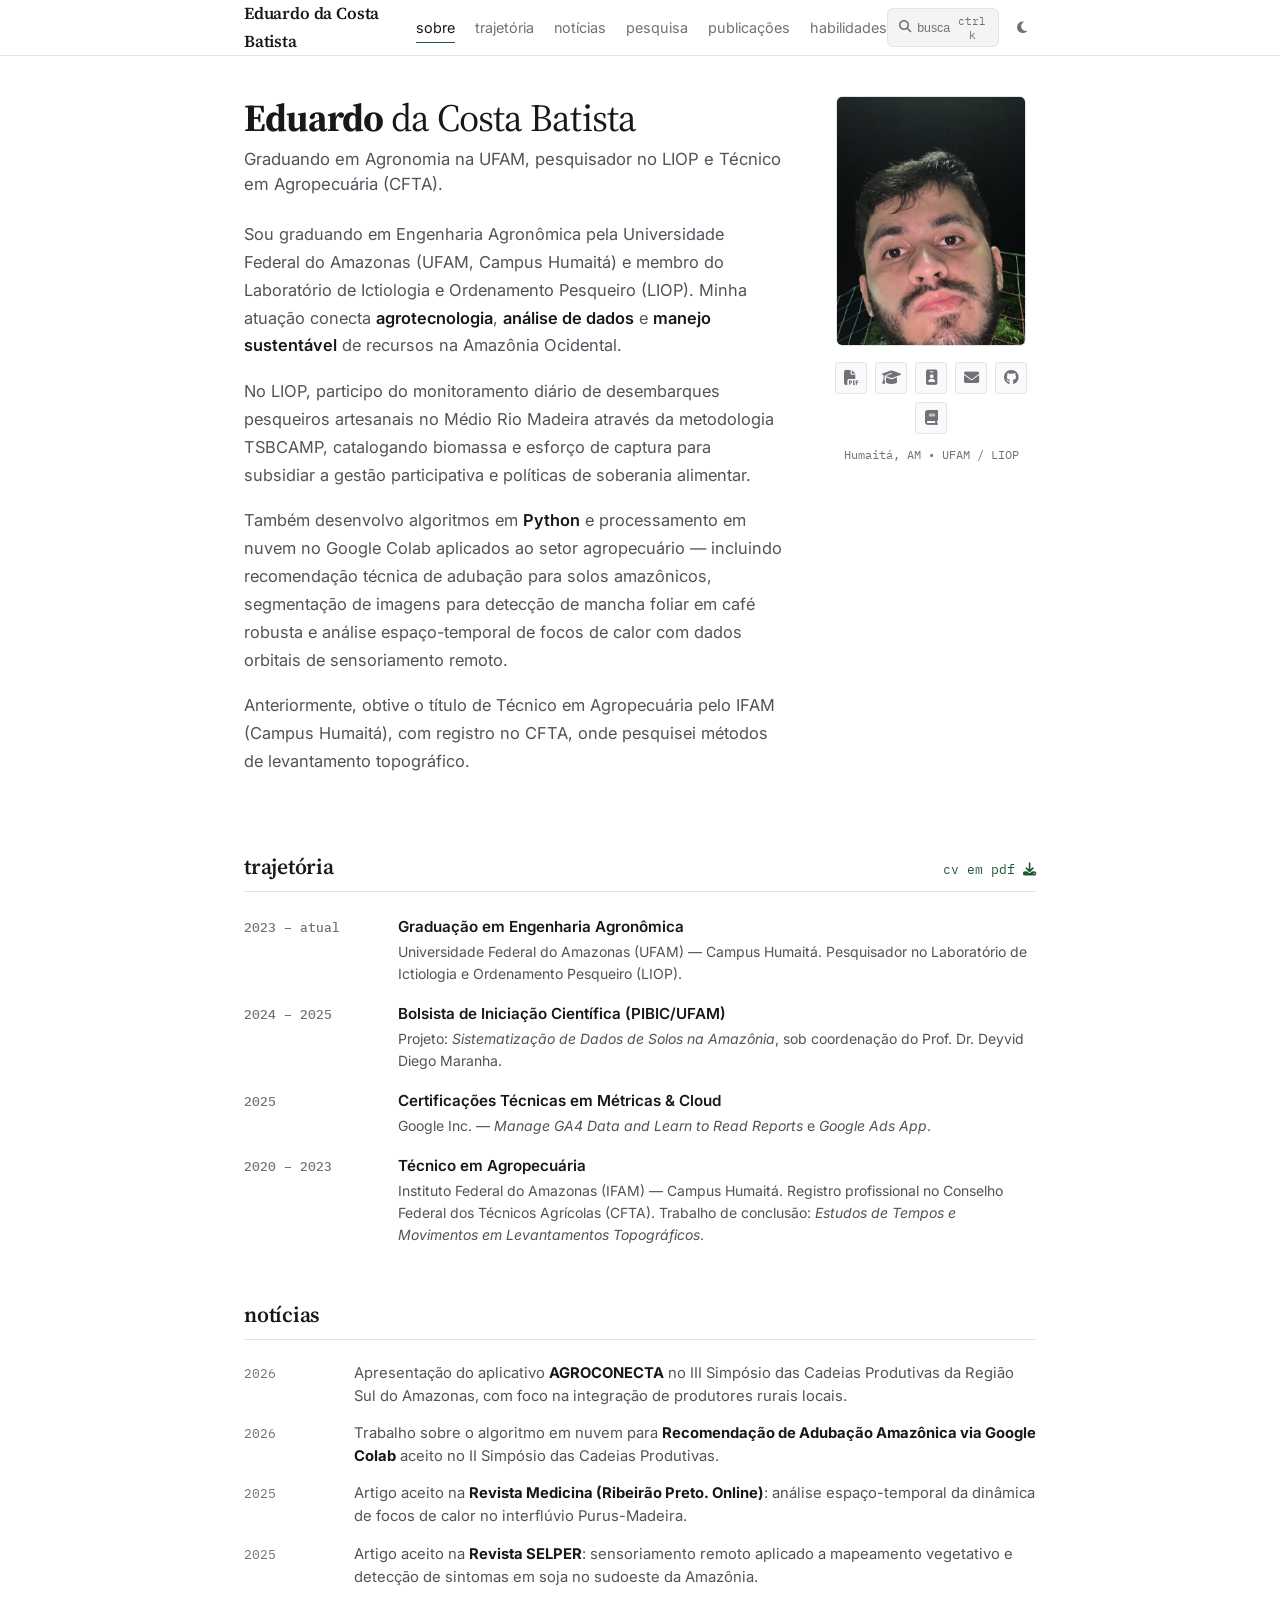
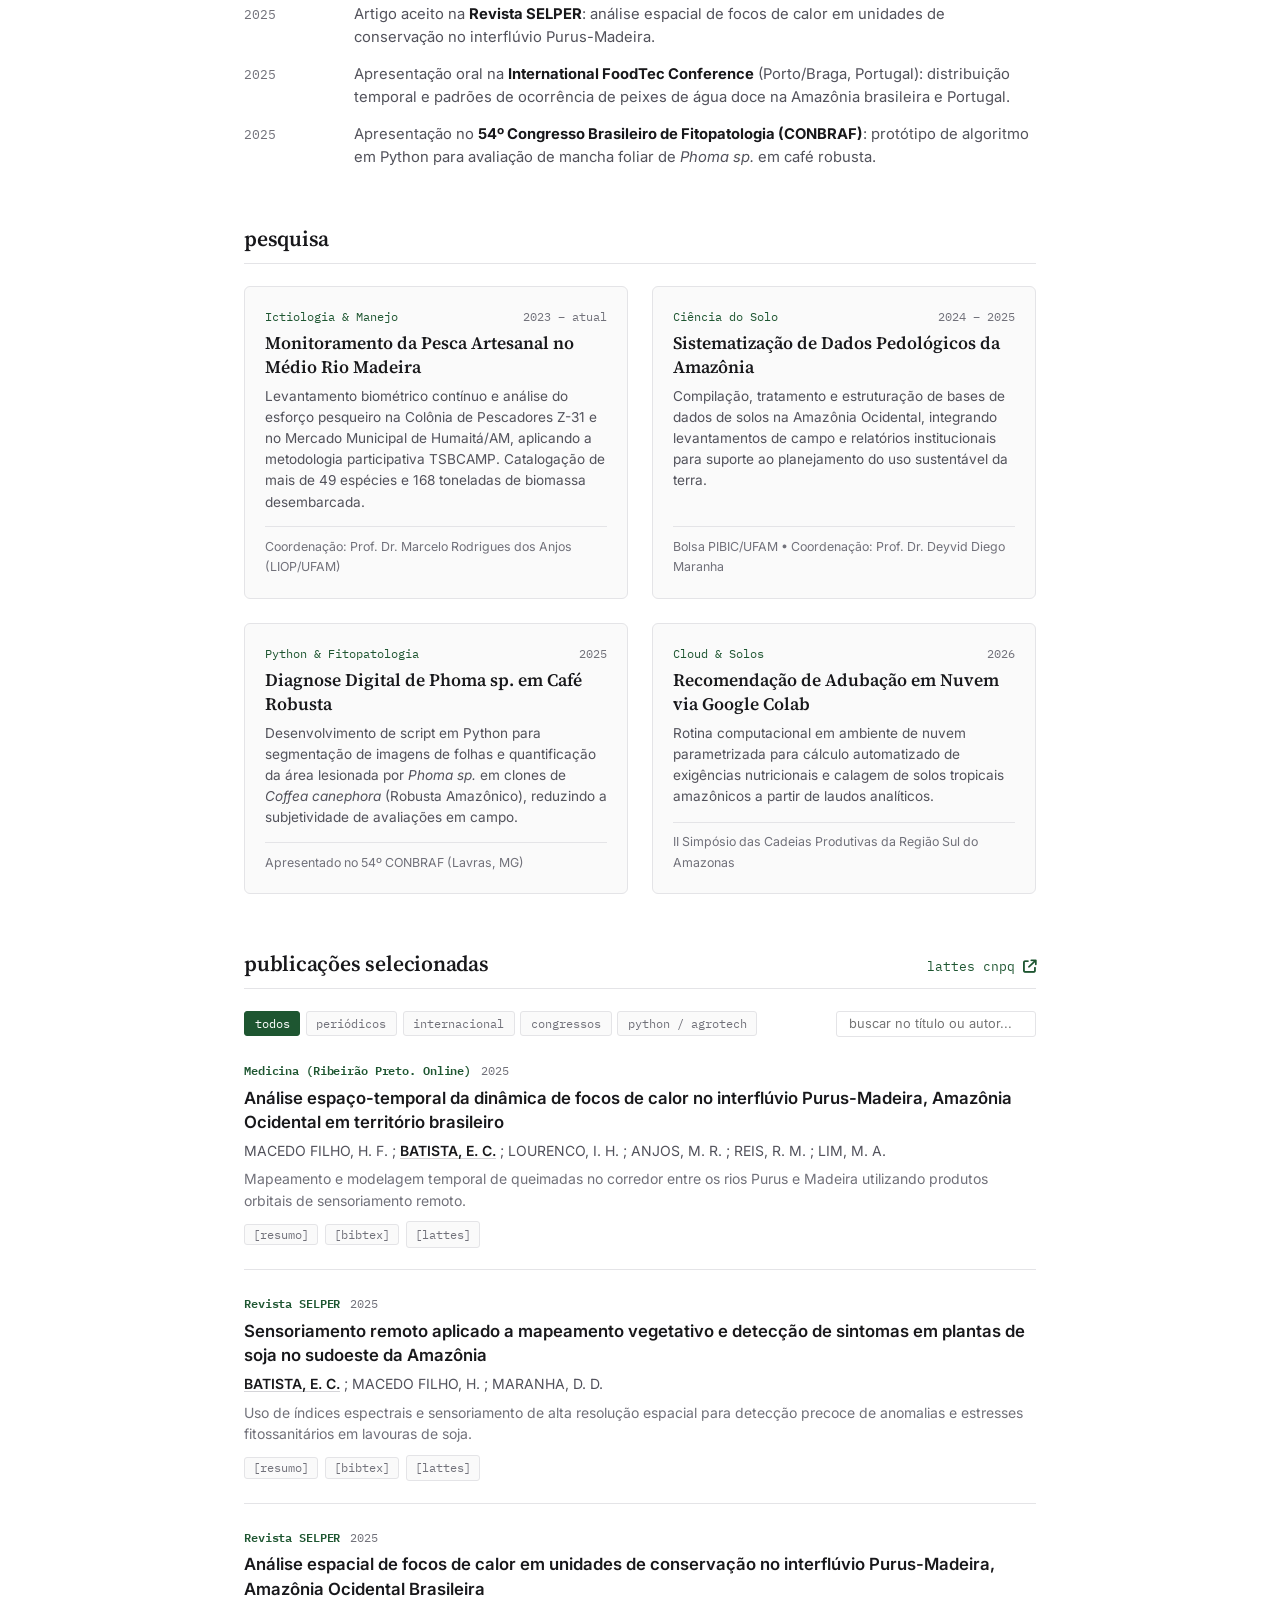
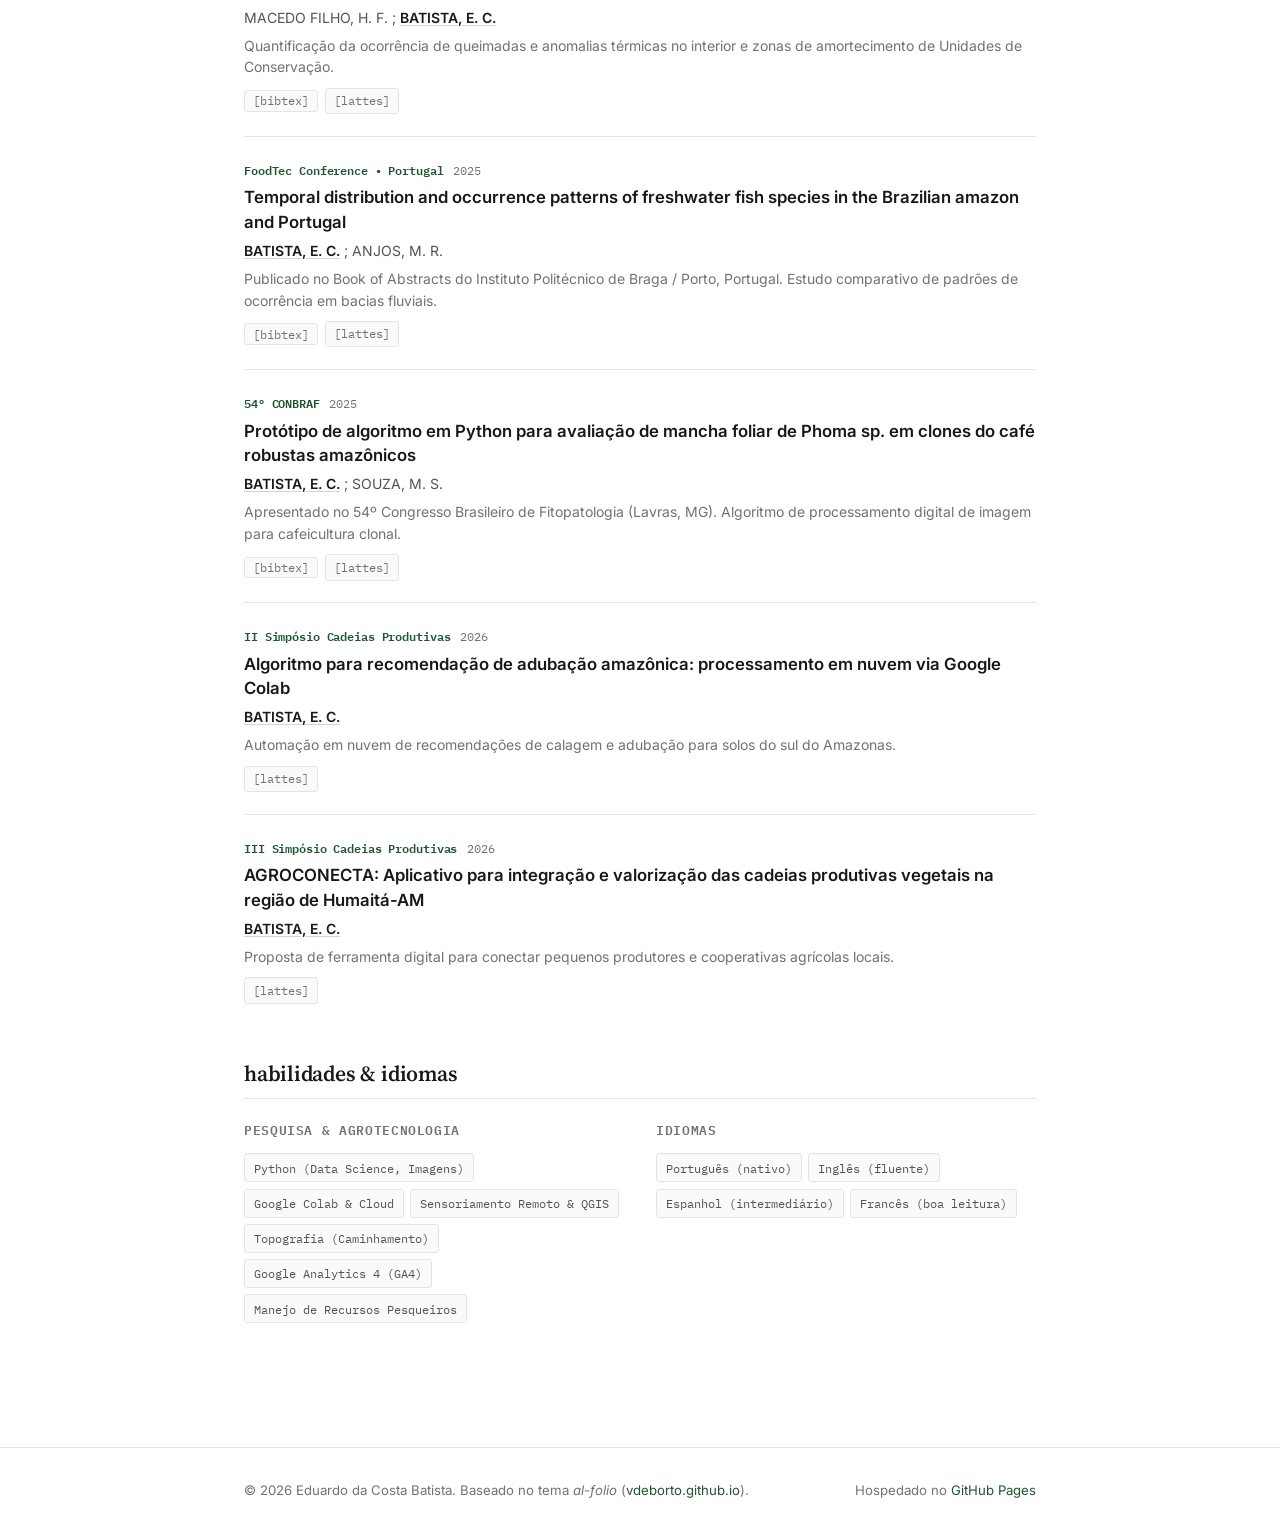
==== index.html @ 62024978 "Add files via upload" ====
<!DOCTYPE html>
<html lang="pt-BR">
<head>
  <meta charset="utf-8">
  <meta name="viewport" content="width=device-width, initial-scale=1, shrink-to-fit=no">
  <meta http-equiv="X-UA-Compatible" content="IE=edge">
  
  <title>Eduardo da Costa Batista</title>
  <meta name="author" content="Eduardo da Costa Batista">
  <meta name="description" content="Página pessoal e acadêmica de Eduardo da Costa Batista. Pesquisador no LIOP/UFAM em agrotecnologia, sensoriamento remoto e monitoramento pesqueiro no Médio Rio Madeira.">
  <meta name="keywords" content="Eduardo da Costa Batista, UFAM, LIOP, agrotecnologia, sensoriamento remoto, pesca artesanal, médio rio madeira, amazonia, python, google colab, IFAM, CFTA">
  
  <link rel="icon" type="image/svg+xml" href="assets/img/favicon.svg">
  
  <!-- Typography: Source Serif 4, Inter, IBM Plex Mono -->
  <link rel="preconnect" href="https://fonts.googleapis.com">
  <link rel="preconnect" href="https://fonts.gstatic.com" crossorigin>
  <link href="https://fonts.googleapis.com/css2?family=IBM+Plex+Mono:ital,wght@0,400;0,500;0,600;1,400&family=Inter:wght@400;500;600&family=Source+Serif+4:ital,opsz,wght@0,8..60,400;0,8..60,600;0,8..60,700;1,8..60,400&display=swap" rel="stylesheet">
  
  <link rel="stylesheet" href="https://cdnjs.cloudflare.com/ajax/libs/font-awesome/6.5.1/css/all.min.css" crossorigin="anonymous">
  <link rel="stylesheet" href="assets/css/style.css">

  <!-- Schema.org JSON-LD -->
  <script type="application/ld+json">
  {
    "@context": "https://schema.org",
    "@type": "Person",
    "name": "Eduardo da Costa Batista",
    "alternateName": "BATISTA, E. C.",
    "url": "https://lattes.cnpq.br/7737132952831886",
    "jobTitle": "Pesquisador no LIOP e Graduando em Agronomia",
    "worksFor": {
      "@type": "Organization",
      "name": "Universidade Federal do Amazonas (UFAM)"
    },
    "sameAs": [
      "http://lattes.cnpq.br/7737132952831886",
      "https://orcid.org/0009-0006-4989-0894"
    ]
  }
  </script>
</head>
<body>

  <div id="reading-progress"></div>

  <!-- Navbar -->
  <header class="navbar" id="navbar">
    <div class="container nav-container">
      <a href="#about" class="nav-brand">
        Eduardo da Costa Batista
      </a>

      <nav>
        <ul class="nav-menu" id="nav-menu">
          <li><a href="#about" class="nav-link active">sobre</a></li>
          <li><a href="#cv" class="nav-link">trajetória</a></li>
          <li><a href="#news" class="nav-link">notícias</a></li>
          <li><a href="#projects" class="nav-link">pesquisa</a></li>
          <li><a href="#publications" class="nav-link">publicações</a></li>
          <li><a href="#skills" class="nav-link">habilidades</a></li>
        </ul>
      </nav>

      <div class="nav-actions">
        <button class="search-pill" id="search-toggle-btn" type="button" title="Busca rápida">
          <i class="fa-solid fa-magnifying-glass"></i>
          <span>busca</span>
          <kbd>ctrl k</kbd>
        </button>

        <button class="icon-btn" id="theme-toggle-btn" type="button" title="Mudar tema" aria-label="Mudar tema">
          <i class="fa-solid fa-moon" id="theme-icon"></i>
        </button>

        <button class="icon-btn mobile-menu-btn" id="mobile-nav-toggle" type="button" aria-label="Abrir menu">
          <i class="fa-solid fa-bars"></i>
        </button>
      </div>
    </div>
  </header>

  <!-- Main Content -->
  <main class="main-content">
    <div class="container">

      <!-- ====================================================================
           ABOUT / PROFILE (NATURAL & AUTHENTIC TONE)
           ==================================================================== -->
      <section class="profile-section" id="about">
        <div class="profile-layout">
          
          <!-- Narrative -->
          <div>
            <h1 class="page-title">
              <span class="font-bold">Eduardo</span> da Costa Batista
            </h1>

            <p class="profile-subtitle">
              Graduando em Agronomia na UFAM, pesquisador no LIOP e Técnico em Agropecuária (CFTA).
            </p>

            <p class="bio-lead">
              Sou graduando em Engenharia Agronômica pela Universidade Federal do Amazonas (UFAM, Campus Humaitá) e membro do Laboratório de Ictiologia e Ordenamento Pesqueiro (LIOP). Minha atuação conecta <strong>agrotecnologia</strong>, <strong>análise de dados</strong> e <strong>manejo sustentável</strong> de recursos na Amazônia Ocidental.
            </p>

            <p class="bio-lead">
              No LIOP, participo do monitoramento diário de desembarques pesqueiros artesanais no Médio Rio Madeira através da metodologia TSBCAMP, catalogando biomassa e esforço de captura para subsidiar a gestão participativa e políticas de soberania alimentar.
            </p>

            <p class="bio-lead">
              Também desenvolvo algoritmos em <strong>Python</strong> e processamento em nuvem no Google Colab aplicados ao setor agropecuário — incluindo recomendação técnica de adubação para solos amazônicos, segmentação de imagens para detecção de mancha foliar em café robusta e análise espaço-temporal de focos de calor com dados orbitais de sensoriamento remoto.
            </p>

            <p class="bio-lead">
              Anteriormente, obtive o título de Técnico em Agropecuária pelo IFAM (Campus Humaitá), com registro no CFTA, onde pesquisei métodos de levantamento topográfico.
            </p>
          </div>

          <!-- Profile Sidebar -->
          <aside class="profile-sidebar">
            <div class="profile-photo-frame">
              <img src="assets/img/eduardo-avatar.jpg" alt="Eduardo da Costa Batista" class="profile-photo" width="190" height="250">
            </div>

            <div class="profile-links-row">
              <a href="assets/pdf/curriculo-lattes.pdf" target="_blank" class="profile-link-icon" title="Currículo em PDF" aria-label="PDF CV">
                <i class="fa-solid fa-file-pdf"></i>
              </a>
              <a href="http://lattes.cnpq.br/7737132952831886" target="_blank" rel="noopener noreferrer" class="profile-link-icon" title="Currículo Lattes" aria-label="Lattes">
                <i class="fa-solid fa-graduation-cap"></i>
              </a>
              <a href="https://orcid.org/0009-0006-4989-0894" target="_blank" rel="noopener noreferrer" class="profile-link-icon" title="ORCID" aria-label="ORCID">
                <i class="fa-solid fa-id-badge"></i>
              </a>
              <a href="mailto:contato.eduardobatista@gmail.com" class="profile-link-icon" title="E-mail" aria-label="Email">
                <i class="fa-solid fa-envelope"></i>
              </a>
              <a href="https://github.com" target="_blank" rel="noopener noreferrer" class="profile-link-icon" title="GitHub" aria-label="GitHub">
                <i class="fa-brands fa-github"></i>
              </a>
              <a href="https://scholar.google.com" target="_blank" rel="noopener noreferrer" class="profile-link-icon" title="Google Acadêmico" aria-label="Google Scholar">
                <i class="fa-solid fa-book"></i>
              </a>
            </div>

            <div class="profile-caption">
              Humaitá, AM • UFAM / LIOP
            </div>
          </aside>

        </div>
      </section>

      <!-- ====================================================================
           SHORT CV / TRAJETÓRIA
           ==================================================================== -->
      <section class="section" id="cv">
        <div class="section-head">
          <h2 class="section-title">trajetória</h2>
          <a href="assets/pdf/curriculo-lattes.pdf" target="_blank" class="section-link">cv em pdf <i class="fa-solid fa-download"></i></a>
        </div>

        <div class="cv-table">
          <div class="cv-row">
            <div class="cv-year">2023 – atual</div>
            <div>
              <div class="cv-info-title">Graduação em Engenharia Agronômica</div>
              <div class="cv-info-desc">Universidade Federal do Amazonas (UFAM) — Campus Humaitá. Pesquisador no Laboratório de Ictiologia e Ordenamento Pesqueiro (LIOP).</div>
            </div>
          </div>

          <div class="cv-row">
            <div class="cv-year">2024 – 2025</div>
            <div>
              <div class="cv-info-title">Bolsista de Iniciação Científica (PIBIC/UFAM)</div>
              <div class="cv-info-desc">Projeto: <em>Sistematização de Dados de Solos na Amazônia</em>, sob coordenação do Prof. Dr. Deyvid Diego Maranha.</div>
            </div>
          </div>

          <div class="cv-row">
            <div class="cv-year">2025</div>
            <div>
              <div class="cv-info-title">Certificações Técnicas em Métricas & Cloud</div>
              <div class="cv-info-desc">Google Inc. — <em>Manage GA4 Data and Learn to Read Reports</em> e <em>Google Ads App</em>.</div>
            </div>
          </div>

          <div class="cv-row">
            <div class="cv-year">2020 – 2023</div>
            <div>
              <div class="cv-info-title">Técnico em Agropecuária</div>
              <div class="cv-info-desc">Instituto Federal do Amazonas (IFAM) — Campus Humaitá. Registro profissional no Conselho Federal dos Técnicos Agrícolas (CFTA). Trabalho de conclusão: <em>Estudos de Tempos e Movimentos em Levantamentos Topográficos</em>.</div>
            </div>
          </div>
        </div>
      </section>

      <!-- ====================================================================
           NEWS / NOTÍCIAS
           ==================================================================== -->
      <section class="section" id="news">
        <div class="section-head">
          <h2 class="section-title">notícias</h2>
        </div>

        <div class="news-list">
          <div class="news-item">
            <div class="news-date">2026</div>
            <div class="news-text">
              Apresentação do aplicativo <strong>AGROCONECTA</strong> no III Simpósio das Cadeias Produtivas da Região Sul do Amazonas, com foco na integração de produtores rurais locais.
            </div>
          </div>

          <div class="news-item">
            <div class="news-date">2026</div>
            <div class="news-text">
              Trabalho sobre o algoritmo em nuvem para <strong>Recomendação de Adubação Amazônica via Google Colab</strong> aceito no II Simpósio das Cadeias Produtivas.
            </div>
          </div>

          <div class="news-item">
            <div class="news-date">2025</div>
            <div class="news-text">
              Artigo aceito na <strong>Revista Medicina (Ribeirão Preto. Online)</strong>: análise espaço-temporal da dinâmica de focos de calor no interflúvio Purus-Madeira.
            </div>
          </div>

          <div class="news-item">
            <div class="news-date">2025</div>
            <div class="news-text">
              Artigo aceito na <strong>Revista SELPER</strong>: sensoriamento remoto aplicado a mapeamento vegetativo e detecção de sintomas em soja no sudoeste da Amazônia.
            </div>
          </div>

          <div class="news-item">
            <div class="news-date">2025</div>
            <div class="news-text">
              Artigo aceito na <strong>Revista SELPER</strong>: análise espacial de focos de calor em unidades de conservação no interflúvio Purus-Madeira.
            </div>
          </div>

          <div class="news-item">
            <div class="news-date">2025</div>
            <div class="news-text">
              Apresentação oral na <strong>International FoodTec Conference</strong> (Porto/Braga, Portugal): distribuição temporal e padrões de ocorrência de peixes de água doce na Amazônia brasileira e Portugal.
            </div>
          </div>

          <div class="news-item">
            <div class="news-date">2025</div>
            <div class="news-text">
              Apresentação no <strong>54º Congresso Brasileiro de Fitopatologia (CONBRAF)</strong>: protótipo de algoritmo em Python para avaliação de mancha foliar de <em>Phoma sp.</em> em café robusta.
            </div>
          </div>
        </div>
      </section>

      <!-- ====================================================================
           RESEARCH PROJECTS / PESQUISA
           ==================================================================== -->
      <section class="section" id="projects">
        <div class="section-head">
          <h2 class="section-title">pesquisa</h2>
        </div>

        <div class="projects-list">
          <div class="project-block">
            <div>
              <div class="project-head-row">
                <span class="project-tag">Ictiologia & Manejo</span>
                <span class="project-period">2023 – atual</span>
              </div>
              <h3 class="project-name">Monitoramento da Pesca Artesanal no Médio Rio Madeira</h3>
              <p class="project-desc">
                Levantamento biométrico contínuo e análise do esforço pesqueiro na Colônia de Pescadores Z-31 e no Mercado Municipal de Humaitá/AM, aplicando a metodologia participativa TSBCAMP. Catalogação de mais de 49 espécies e 168 toneladas de biomassa desembarcada.
              </p>
            </div>
            <div class="project-footer">
              Coordenação: Prof. Dr. Marcelo Rodrigues dos Anjos (LIOP/UFAM)
            </div>
          </div>

          <div class="project-block">
            <div>
              <div class="project-head-row">
                <span class="project-tag">Ciência do Solo</span>
                <span class="project-period">2024 – 2025</span>
              </div>
              <h3 class="project-name">Sistematização de Dados Pedológicos da Amazônia</h3>
              <p class="project-desc">
                Compilação, tratamento e estruturação de bases de dados de solos na Amazônia Ocidental, integrando levantamentos de campo e relatórios institucionais para suporte ao planejamento do uso sustentável da terra.
              </p>
            </div>
            <div class="project-footer">
              Bolsa PIBIC/UFAM • Coordenação: Prof. Dr. Deyvid Diego Maranha
            </div>
          </div>

          <div class="project-block">
            <div>
              <div class="project-head-row">
                <span class="project-tag">Python & Fitopatologia</span>
                <span class="project-period">2025</span>
              </div>
              <h3 class="project-name">Diagnose Digital de Phoma sp. em Café Robusta</h3>
              <p class="project-desc">
                Desenvolvimento de script em Python para segmentação de imagens de folhas e quantificação da área lesionada por <em>Phoma sp.</em> em clones de <em>Coffea canephora</em> (Robusta Amazônico), reduzindo a subjetividade de avaliações em campo.
              </p>
            </div>
            <div class="project-footer">
              Apresentado no 54º CONBRAF (Lavras, MG)
            </div>
          </div>

          <div class="project-block">
            <div>
              <div class="project-head-row">
                <span class="project-tag">Cloud & Solos</span>
                <span class="project-period">2026</span>
              </div>
              <h3 class="project-name">Recomendação de Adubação em Nuvem via Google Colab</h3>
              <p class="project-desc">
                Rotina computacional em ambiente de nuvem parametrizada para cálculo automatizado de exigências nutricionais e calagem de solos tropicais amazônicos a partir de laudos analíticos.
              </p>
            </div>
            <div class="project-footer">
              II Simpósio das Cadeias Produtivas da Região Sul do Amazonas
            </div>
          </div>
        </div>
      </section>

      <!-- ====================================================================
           SELECTED PUBLICATIONS
           ==================================================================== -->
      <section class="section" id="publications">
        <div class="section-head">
          <h2 class="section-title">publicações selecionadas</h2>
          <a href="http://lattes.cnpq.br/7737132952831886" target="_blank" class="section-link">lattes cnpq <i class="fa-solid fa-arrow-up-right-from-square"></i></a>
        </div>

        <div class="pub-toolbar">
          <div class="pub-filter-group">
            <button class="pub-filter-btn active" data-filter="all">todos</button>
            <button class="pub-filter-btn" data-filter="journal">periódicos</button>
            <button class="pub-filter-btn" data-filter="international">internacional</button>
            <button class="pub-filter-btn" data-filter="conference">congressos</button>
            <button class="pub-filter-btn" data-filter="python">python / agrotech</button>
          </div>

          <input type="text" id="pub-search" class="pub-search-input" placeholder="buscar no título ou autor...">
        </div>

        <div class="publications-container" id="pub-list">
          
          <!-- Paper 1 -->
          <article class="paper-item" data-category="journal" data-tags="sensoriamento calor">
            <div class="paper-venue-line">
              <span class="paper-venue-badge">Medicina (Ribeirão Preto. Online)</span>
              <span class="paper-year">2025</span>
            </div>
            <h3 class="paper-title">Análise espaço-temporal da dinâmica de focos de calor no interflúvio Purus-Madeira, Amazônia Ocidental em território brasileiro</h3>
            <p class="paper-authors">MACEDO FILHO, H. F. ; <strong>BATISTA, E. C.</strong> ; LOURENCO, I. H. ; ANJOS, M. R. ; REIS, R. M. ; LIM, M. A.</p>
            <p class="paper-summary">Mapeamento e modelagem temporal de queimadas no corredor entre os rios Purus e Madeira utilizando produtos orbitais de sensoriamento remoto.</p>
            <div class="paper-actions">
              <button class="paper-action-link" data-toggle-drawer="abs-1">[resumo]</button>
              <button class="paper-action-link" data-toggle-drawer="bib-1">[bibtex]</button>
              <a href="http://lattes.cnpq.br/7737132952831886" target="_blank" class="paper-action-link">[lattes]</a>
            </div>
            <div class="paper-drawer" id="abs-1">
              Avaliação sistemática de anomalias térmicas e dispersão de queimadas em áreas críticas de transição ambiental no sul do Amazonas para suporte ao ordenamento territorial.
            </div>
            <div class="paper-drawer" id="bib-1">
              <pre class="bibtex-code" id="code-bib-1">@article{macedofilho2025focos,
  title={An{\'a}lise espa{\c{c}}o-temporal da din{\^a}mica de focos de calor no interfl{\'u}vio Purus-Madeira, Amaz{\^o}nia Ocidental em territ{\'o}rio brasileiro},
  author={Macedo Filho, H. F. and Batista, E. C. and Louren{\c{c}}o, I. H. and Anjos, M. R. and Reis, R. M. and Lim, M. A.},
  journal={Medicina (Ribeir{\~a}o Preto. Online)},
  year={2025}
}</pre>
              <button class="paper-action-link" style="margin-top:0.4rem;" data-copy-target="code-bib-1">copiar bibtex</button>
            </div>
          </article>

          <!-- Paper 2 -->
          <article class="paper-item" data-category="journal python" data-tags="sensoriamento soja fitopatologias">
            <div class="paper-venue-line">
              <span class="paper-venue-badge">Revista SELPER</span>
              <span class="paper-year">2025</span>
            </div>
            <h3 class="paper-title">Sensoriamento remoto aplicado a mapeamento vegetativo e detecção de sintomas em plantas de soja no sudoeste da Amazônia</h3>
            <p class="paper-authors"><strong>BATISTA, E. C.</strong> ; MACEDO FILHO, H. ; MARANHA, D. D.</p>
            <p class="paper-summary">Uso de índices espectrais e sensoriamento de alta resolução espacial para detecção precoce de anomalias e estresses fitossanitários em lavouras de soja.</p>
            <div class="paper-actions">
              <button class="paper-action-link" data-toggle-drawer="abs-2">[resumo]</button>
              <button class="paper-action-link" data-toggle-drawer="bib-2">[bibtex]</button>
              <a href="http://lattes.cnpq.br/7737132952831886" target="_blank" class="paper-action-link">[lattes]</a>
            </div>
            <div class="paper-drawer" id="abs-2">
              Investigação de variações no vigor fotossintético e manifestações sintomáticas foliares na cultura da soja no sudoeste amazônico a partir de dados multiespectrais.
            </div>
            <div class="paper-drawer" id="bib-2">
              <pre class="bibtex-code" id="code-bib-2">@article{batista2025soja,
  title={Sensoriamento remoto aplicado a mapeamento vegetativo e detec{\c{c}}{\~a}o de sintomas em plantas de soja no sudoeste da Amaz{\^o}nia},
  author={Batista, E. C. and Macedo Filho, H. and Maranha, D. D.},
  journal={Revista de la Sociedad Latinoamericana de Percepci{\'o}n Remota y Sistemas de Informaci{\'o}n Espacial (SELPER)},
  year={2025}
}</pre>
              <button class="paper-action-link" style="margin-top:0.4rem;" data-copy-target="code-bib-2">copiar bibtex</button>
            </div>
          </article>

          <!-- Paper 3 -->
          <article class="paper-item" data-category="journal" data-tags="sensoriamento ucs conservacao">
            <div class="paper-venue-line">
              <span class="paper-venue-badge">Revista SELPER</span>
              <span class="paper-year">2025</span>
            </div>
            <h3 class="paper-title">Análise espacial de focos de calor em unidades de conservação no interflúvio Purus-Madeira, Amazônia Ocidental Brasileira</h3>
            <p class="paper-authors">MACEDO FILHO, H. F. ; <strong>BATISTA, E. C.</strong></p>
            <p class="paper-summary">Quantificação da ocorrência de queimadas e anomalias térmicas no interior e zonas de amortecimento de Unidades de Conservação.</p>
            <div class="paper-actions">
              <button class="paper-action-link" data-toggle-drawer="bib-3">[bibtex]</button>
              <a href="http://lattes.cnpq.br/7737132952831886" target="_blank" class="paper-action-link">[lattes]</a>
            </div>
            <div class="paper-drawer" id="bib-3">
              <pre class="bibtex-code" id="code-bib-3">@article{macedofilho2025ucs,
  title={An{\'a}lise espacial de focos de calor em unidades de conserva{\c{c}}{\~a}o no interfl{\'u}vio Purus-Madeira},
  author={Macedo Filho, H. F. and Batista, E. C.},
  journal={Revista SELPER},
  year={2025}
}</pre>
              <button class="paper-action-link" style="margin-top:0.4rem;" data-copy-target="code-bib-3">copiar bibtex</button>
            </div>
          </article>

          <!-- Paper 4 -->
          <article class="paper-item" data-category="international conference" data-tags="peixes portugal internacional">
            <div class="paper-venue-line">
              <span class="paper-venue-badge">FoodTec Conference • Portugal</span>
              <span class="paper-year">2025</span>
            </div>
            <h3 class="paper-title">Temporal distribution and occurrence patterns of freshwater fish species in the Brazilian amazon and Portugal</h3>
            <p class="paper-authors"><strong>BATISTA, E. C.</strong> ; ANJOS, M. R.</p>
            <p class="paper-summary">Publicado no Book of Abstracts do Instituto Politécnico de Braga / Porto, Portugal. Estudo comparativo de padrões de ocorrência em bacias fluviais.</p>
            <div class="paper-actions">
              <button class="paper-action-link" data-toggle-drawer="bib-4">[bibtex]</button>
              <a href="http://lattes.cnpq.br/7737132952831886" target="_blank" class="paper-action-link">[lattes]</a>
            </div>
            <div class="paper-drawer" id="bib-4">
              <pre class="bibtex-code" id="code-bib-4">@inproceedings{batista2025freshwater,
  title={Temporal distribution and occurrence patterns of freshwater fish species in the Brazilian amazon and Portugal},
  author={Batista, E. C. and Anjos, M. R.},
  booktitle={International FoodTec Conference},
  address={Porto/Braga, Portugal},
  year={2025}
}</pre>
              <button class="paper-action-link" style="margin-top:0.4rem;" data-copy-target="code-bib-4">copiar bibtex</button>
            </div>
          </article>

          <!-- Paper 5 -->
          <article class="paper-item" data-category="conference python" data-tags="python cafe conbraf">
            <div class="paper-venue-line">
              <span class="paper-venue-badge">54º CONBRAF</span>
              <span class="paper-year">2025</span>
            </div>
            <h3 class="paper-title">Protótipo de algoritmo em Python para avaliação de mancha foliar de Phoma sp. em clones do café robustas amazônicos</h3>
            <p class="paper-authors"><strong>BATISTA, E. C.</strong> ; SOUZA, M. S.</p>
            <p class="paper-summary">Apresentado no 54º Congresso Brasileiro de Fitopatologia (Lavras, MG). Algoritmo de processamento digital de imagem para cafeicultura clonal.</p>
            <div class="paper-actions">
              <button class="paper-action-link" data-toggle-drawer="bib-5">[bibtex]</button>
              <a href="http://lattes.cnpq.br/7737132952831886" target="_blank" class="paper-action-link">[lattes]</a>
            </div>
            <div class="paper-drawer" id="bib-5">
              <pre class="bibtex-code" id="code-bib-5">@inproceedings{batista2025conbraf,
  title={Prot{\'o}tipo de algoritmo em Python para avalia{\c{c}}{\~a}o de mancha foliar de Phoma sp. em clones do caf{\'e} robustas amaz{\^o}nicos},
  author={Batista, E. C. and Souza, M. S.},
  booktitle={Anais do 54{\textordmasculine} Congresso Brasileiro de Fitopatologia},
  year={2025}
}</pre>
              <button class="paper-action-link" style="margin-top:0.4rem;" data-copy-target="code-bib-5">copiar bibtex</button>
            </div>
          </article>

          <!-- Paper 6 -->
          <article class="paper-item" data-category="conference python" data-tags="google colab solos fertilidade">
            <div class="paper-venue-line">
              <span class="paper-venue-badge">II Simpósio Cadeias Produtivas</span>
              <span class="paper-year">2026</span>
            </div>
            <h3 class="paper-title">Algoritmo para recomendação de adubação amazônica: processamento em nuvem via Google Colab</h3>
            <p class="paper-authors"><strong>BATISTA, E. C.</strong></p>
            <p class="paper-summary">Automação em nuvem de recomendações de calagem e adubação para solos do sul do Amazonas.</p>
            <div class="paper-actions">
              <a href="http://lattes.cnpq.br/7737132952831886" target="_blank" class="paper-action-link">[lattes]</a>
            </div>
          </article>

          <!-- Paper 7 -->
          <article class="paper-item" data-category="conference python" data-tags="app agroconecta cadeias">
            <div class="paper-venue-line">
              <span class="paper-venue-badge">III Simpósio Cadeias Produtivas</span>
              <span class="paper-year">2026</span>
            </div>
            <h3 class="paper-title">AGROCONECTA: Aplicativo para integração e valorização das cadeias produtivas vegetais na região de Humaitá-AM</h3>
            <p class="paper-authors"><strong>BATISTA, E. C.</strong></p>
            <p class="paper-summary">Proposta de ferramenta digital para conectar pequenos produtores e cooperativas agrícolas locais.</p>
            <div class="paper-actions">
              <a href="http://lattes.cnpq.br/7737132952831886" target="_blank" class="paper-action-link">[lattes]</a>
            </div>
          </article>

        </div>
      </section>

      <!-- ====================================================================
           SKILLS & LANGUAGES
           ==================================================================== -->
      <section class="section" id="skills">
        <div class="section-head">
          <h2 class="section-title">habilidades & idiomas</h2>
        </div>

        <div class="skills-columns">
          <div>
            <div class="skill-group-title">pesquisa & agrotecnologia</div>
            <div class="skill-pills">
              <span class="skill-pill">Python (Data Science, Imagens)</span>
              <span class="skill-pill">Google Colab & Cloud</span>
              <span class="skill-pill">Sensoriamento Remoto & QGIS</span>
              <span class="skill-pill">Topografia (Caminhamento)</span>
              <span class="skill-pill">Google Analytics 4 (GA4)</span>
              <span class="skill-pill">Manejo de Recursos Pesqueiros</span>
            </div>
          </div>

          <div>
            <div class="skill-group-title">idiomas</div>
            <div class="skill-pills">
              <span class="skill-pill">Português (nativo)</span>
              <span class="skill-pill">Inglês (fluente)</span>
              <span class="skill-pill">Espanhol (intermediário)</span>
              <span class="skill-pill">Francês (boa leitura)</span>
            </div>
          </div>
        </div>
      </section>

    </div>
  </main>

  <!-- Footer -->
  <footer class="footer">
    <div class="container footer-content">
      <div>
        &copy; 2026 Eduardo da Costa Batista. Baseado no tema <em>al-folio</em> (<a href="https://vdeborto.github.io/" target="_blank" rel="noopener noreferrer">vdeborto.github.io</a>).
      </div>
      <div>
        Hospedado no <a href="https://pages.github.com" target="_blank" rel="noopener noreferrer">GitHub Pages</a>
      </div>
    </div>
  </footer>

  <!-- Command Palette Modal (Ctrl+K) -->
  <div class="cmd-overlay" id="cmd-backdrop" role="dialog" aria-modal="true" aria-label="Busca rápida">
    <div class="cmd-box">
      <div class="cmd-input-bar">
        <i class="fa-solid fa-magnifying-glass" style="color: var(--text-muted); font-size: 0.9rem;"></i>
        <input type="text" id="cmd-search-input" class="cmd-input-field" placeholder="Buscar publicação, projeto ou seção..." autocomplete="off">
        <button id="cmd-close-btn" class="icon-btn" style="border: none;" aria-label="Fechar">
          <i class="fa-solid fa-xmark"></i>
        </button>
      </div>

      <ul class="cmd-items-list" id="cmd-results-list">
        <!-- Injected via search.js -->
      </ul>

      <div class="cmd-foot">
        <span>Navegação: <kbd>↑</kbd> <kbd>↓</kbd> &bull; <kbd>Enter</kbd> para selecionar</span>
        <span><kbd>Esc</kbd> fechar</span>
      </div>
    </div>
  </div>

  <!-- Back to top -->
  <button id="back-to-top" class="top-btn" title="Voltar ao topo" aria-label="Voltar ao topo">
    <i class="fa-solid fa-arrow-up"></i>
  </button>

  <script src="assets/js/main.js"></script>
  <script src="assets/js/search.js"></script>
</body>
</html>
---- assets/css/style.css ----
/* ==========================================================================
   EDUARDO DA COSTA BATISTA — ACADEMIC PORTFOLIO
   Design System: Refined Academic Editorial (inspired by vdeborto.github.io / al-folio)
   Motion & UI/UX Architecture: Minimalist, Typographic, Restrained & Authentic
   ========================================================================== */

/* --------------------------------------------------------------------------
   DESIGN TOKENS & COLOR PALETTE
   -------------------------------------------------------------------------- */
:root {
  /* Light Mode (Clean, Warm Editorial Paper) */
  --bg-body: #ffffff;
  --bg-surface: #fafafa;
  --bg-subtle: #f4f4f5;
  --border-light: #e4e4e7;
  --border-dark: #d4d4d8;
  
  --text-primary: #18181b;
  --text-secondary: #52525b;
  --text-muted: #71717a;
  --text-faint: #a1a1aa;
  
  /* Academic Forest Accent (sober, scientific, non-neon) */
  --accent: #1e5631;
  --accent-hover: #143d22;
  --accent-subtle: #ecfdf5;
  --accent-border: #a7f3d0;
  
  --code-bg: #f4f4f5;
  --code-color: #27272a;

  /* Typography */
  --font-serif: 'Source Serif 4', Georgia, serif;
  --font-sans: 'Inter', -apple-system, BlinkMacSystemFont, "Segoe UI", Roboto, sans-serif;
  --font-mono: 'IBM Plex Mono', Menlo, Consolas, monospace;
  
  /* Layout */
  --content-width: 840px;
  --nav-height: 56px;
  --radius-xs: 3px;
  --radius-sm: 6px;
  --radius-md: 10px;
  
  /* Motion & Transitions (Crisp, Purposeful) */
  --ease-out: cubic-bezier(0.16, 1, 0.3, 1);
  --t-fast: 0.15s ease;
  --t-normal: 0.22s var(--ease-out);
}

[data-theme="dark"] {
  /* Dark Mode (Deep Academic Slate, High Readability, Zero Glare) */
  --bg-body: #121316;
  --bg-surface: #18191e;
  --bg-subtle: #202228;
  --border-light: #272930;
  --border-dark: #373a44;
  
  --text-primary: #f4f4f5;
  --text-secondary: #a1a1aa;
  --text-muted: #71717a;
  --text-faint: #52525b;
  
  --accent: #4ade80;
  --accent-hover: #86efac;
  --accent-subtle: rgba(74, 222, 128, 0.1);
  --accent-border: rgba(74, 222, 128, 0.25);
  
  --code-bg: #1c1d22;
  --code-color: #e4e4e7;
}

/* --------------------------------------------------------------------------
   BASE STYLES & RESET
   -------------------------------------------------------------------------- */
*, *::before, *::after {
  box-sizing: border-box;
  margin: 0;
  padding: 0;
}

html {
  font-family: var(--font-sans);
  font-size: 16px;
  line-height: 1.65;
  color: var(--text-primary);
  background-color: var(--bg-body);
  scroll-behavior: smooth;
  scroll-padding-top: calc(var(--nav-height) + 20px);
  -webkit-font-smoothing: antialiased;
}

body {
  min-height: 100vh;
  display: flex;
  flex-direction: column;
}

::selection {
  background: var(--accent-subtle);
  color: var(--accent);
}

a {
  color: var(--accent);
  text-decoration: none;
  transition: color var(--t-fast);
}

a:hover {
  color: var(--accent-hover);
  text-decoration: underline;
  text-underline-offset: 3px;
}

p {
  margin-bottom: 1.15rem;
  color: var(--text-secondary);
}

p strong {
  color: var(--text-primary);
  font-weight: 600;
}

/* --------------------------------------------------------------------------
   LAYOUT
   -------------------------------------------------------------------------- */
.container {
  width: 100%;
  max-width: var(--content-width);
  margin-left: auto;
  margin-right: auto;
  padding-left: 1.5rem;
  padding-right: 1.5rem;
}

.main-content {
  flex: 1 0 auto;
  padding-top: calc(var(--nav-height) + 2.5rem);
  padding-bottom: 4.5rem;
}

/* --------------------------------------------------------------------------
   NAVBAR & READING PROGRESS
   -------------------------------------------------------------------------- */
#reading-progress {
  position: fixed;
  top: 0;
  left: 0;
  height: 2px;
  width: 0%;
  background-color: var(--accent);
  z-index: 1001;
  transition: width 0.08s ease-out;
}

.navbar {
  position: fixed;
  top: 0;
  left: 0;
  right: 0;
  height: var(--nav-height);
  background: var(--bg-body);
  border-bottom: 1px solid var(--border-light);
  z-index: 1000;
  transition: background-color var(--t-fast), border-color var(--t-fast);
}

.nav-container {
  display: flex;
  align-items: center;
  justify-content: space-between;
  height: 100%;
}

.nav-brand {
  font-family: var(--font-serif);
  font-size: 1.05rem;
  font-weight: 600;
  color: var(--text-primary);
  text-decoration: none !important;
  letter-spacing: -0.01em;
}

.nav-brand:hover {
  color: var(--accent);
}

.nav-menu {
  display: flex;
  align-items: center;
  list-style: none;
  gap: 1.25rem;
}

.nav-link {
  font-size: 0.9rem;
  color: var(--text-muted);
  text-decoration: none !important;
  transition: color var(--t-fast);
  padding: 0.2rem 0;
  position: relative;
}

.nav-link:hover,
.nav-link.active {
  color: var(--text-primary);
}

.nav-link.active::after {
  content: '';
  position: absolute;
  bottom: -4px;
  left: 0;
  right: 0;
  height: 1.5px;
  background-color: var(--accent);
}

.nav-actions {
  display: flex;
  align-items: center;
  gap: 0.5rem;
}

.search-pill {
  display: inline-flex;
  align-items: center;
  gap: 0.4rem;
  padding: 0.3rem 0.65rem;
  background: var(--bg-subtle);
  border: 1px solid var(--border-light);
  border-radius: var(--radius-sm);
  color: var(--text-muted);
  font-size: 0.775rem;
  cursor: pointer;
  transition: all var(--t-fast);
}

.search-pill:hover {
  color: var(--text-primary);
  border-color: var(--border-dark);
}

.search-pill kbd {
  font-family: var(--font-mono);
  font-size: 0.7rem;
  color: var(--text-muted);
}

.icon-btn {
  background: transparent;
  border: 1px solid transparent;
  border-radius: var(--radius-sm);
  width: 32px;
  height: 32px;
  display: inline-flex;
  align-items: center;
  justify-content: center;
  cursor: pointer;
  color: var(--text-muted);
  transition: all var(--t-fast);
}

.icon-btn:hover {
  color: var(--text-primary);
  background: var(--bg-subtle);
  border-color: var(--border-light);
}

.mobile-menu-btn {
  display: none;
}

/* --------------------------------------------------------------------------
   HERO / ABOUT (EDITORIAL AL-FOLIO STYLE)
   -------------------------------------------------------------------------- */
.profile-section {
  margin-bottom: 3.5rem;
}

.profile-layout {
  display: grid;
  grid-template-columns: 1fr 210px;
  gap: 2.75rem;
  align-items: start;
}

.page-title {
  font-family: var(--font-serif);
  font-size: 2.4rem;
  line-height: 1.15;
  font-weight: 400;
  color: var(--text-primary);
  margin-bottom: 0.4rem;
  letter-spacing: -0.02em;
}

.page-title .font-bold {
  font-weight: 700;
}

.profile-subtitle {
  font-size: 1.05rem;
  color: var(--text-secondary);
  margin-bottom: 1.5rem;
  line-height: 1.5;
}

.bio-lead {
  font-size: 1.025rem;
  color: var(--text-secondary);
  line-height: 1.7;
  margin-bottom: 1.1rem;
}

.bio-lead strong {
  color: var(--text-primary);
}

/* Photo and Profile Column */
.profile-sidebar {
  display: flex;
  flex-direction: column;
  align-items: center;
}

.profile-photo-frame {
  width: 190px;
  height: 250px;
  border-radius: var(--radius-sm);
  overflow: hidden;
  border: 1px solid var(--border-light);
  background: var(--bg-subtle);
  margin-bottom: 1rem;
}

.profile-photo {
  width: 100%;
  height: 100%;
  object-fit: cover;
  object-position: center top;
  filter: contrast(102%);
}

.profile-links-row {
  display: flex;
  align-items: center;
  justify-content: center;
  gap: 0.5rem;
  flex-wrap: wrap;
}

.profile-link-icon {
  display: inline-flex;
  align-items: center;
  justify-content: center;
  width: 32px;
  height: 32px;
  border-radius: var(--radius-xs);
  color: var(--text-muted);
  border: 1px solid var(--border-light);
  background: var(--bg-surface);
  font-size: 0.95rem;
  transition: all var(--t-fast);
  text-decoration: none !important;
}

.profile-link-icon:hover {
  color: var(--accent);
  border-color: var(--accent);
  background: var(--accent-subtle);
}

.profile-caption {
  font-size: 0.775rem;
  color: var(--text-muted);
  font-family: var(--font-mono);
  margin-top: 0.6rem;
  text-align: center;
}

/* --------------------------------------------------------------------------
   SECTION HEADINGS & DIVIDERS
   -------------------------------------------------------------------------- */
.section {
  margin-bottom: 3.25rem;
}

.section-head {
  display: flex;
  align-items: baseline;
  justify-content: space-between;
  border-bottom: 1px solid var(--border-light);
  padding-bottom: 0.4rem;
  margin-bottom: 1.35rem;
}

.section-title {
  font-family: var(--font-serif);
  font-size: 1.35rem;
  font-weight: 600;
  color: var(--text-primary);
  letter-spacing: -0.01em;
}

.section-link {
  font-size: 0.825rem;
  color: var(--accent);
  font-family: var(--font-mono);
}

/* --------------------------------------------------------------------------
   SHORT CV / TRAJETÓRIA (CLEAN TWO-COLUMN AL-FOLIO TABLE)
   -------------------------------------------------------------------------- */
.cv-table {
  width: 100%;
  display: flex;
  flex-direction: column;
  gap: 1rem;
}

.cv-row {
  display: grid;
  grid-template-columns: 130px 1fr;
  gap: 1.5rem;
  align-items: baseline;
}

.cv-year {
  font-family: var(--font-mono);
  font-size: 0.825rem;
  color: var(--text-muted);
  font-weight: 500;
  white-space: nowrap;
}

.cv-info-title {
  font-size: 0.95rem;
  font-weight: 600;
  color: var(--text-primary);
}

.cv-info-desc {
  font-size: 0.875rem;
  color: var(--text-secondary);
  line-height: 1.55;
  margin-top: 0.15rem;
}

/* --------------------------------------------------------------------------
   NEWS (MINIMALIST TIMELINE)
   -------------------------------------------------------------------------- */
.news-list {
  display: flex;
  flex-direction: column;
  gap: 0.9rem;
}

.news-item {
  display: grid;
  grid-template-columns: 90px 1fr;
  gap: 1.25rem;
  align-items: baseline;
  font-size: 0.925rem;
  line-height: 1.55;
}

.news-date {
  font-family: var(--font-mono);
  font-size: 0.8rem;
  color: var(--text-muted);
}

.news-text {
  color: var(--text-secondary);
}

.news-text strong {
  color: var(--text-primary);
}

/* --------------------------------------------------------------------------
   SELECTED PUBLICATIONS (CLEAN ACADEMIC PAPER LIST)
   -------------------------------------------------------------------------- */
.pub-toolbar {
  display: flex;
  align-items: center;
  justify-content: space-between;
  flex-wrap: wrap;
  gap: 0.75rem;
  margin-bottom: 1.5rem;
}

.pub-filter-group {
  display: flex;
  gap: 0.35rem;
  flex-wrap: wrap;
}

.pub-filter-btn {
  font-family: var(--font-mono);
  font-size: 0.75rem;
  padding: 0.25rem 0.6rem;
  background: var(--bg-surface);
  border: 1px solid var(--border-light);
  border-radius: var(--radius-xs);
  color: var(--text-muted);
  cursor: pointer;
  transition: all var(--t-fast);
}

.pub-filter-btn:hover {
  color: var(--text-primary);
  border-color: var(--border-dark);
}

.pub-filter-btn.active {
  background: var(--accent);
  color: #ffffff;
  border-color: var(--accent);
}

[data-theme="dark"] .pub-filter-btn.active {
  color: #121316;
}

.pub-search-input {
  font-family: var(--font-sans);
  font-size: 0.8rem;
  padding: 0.3rem 0.75rem;
  border-radius: var(--radius-xs);
  border: 1px solid var(--border-light);
  background: var(--bg-body);
  color: var(--text-primary);
  outline: none;
  width: 200px;
  transition: border-color var(--t-fast);
}

.pub-search-input:focus {
  border-color: var(--accent);
}

.publications-container {
  display: flex;
  flex-direction: column;
  gap: 1.5rem;
}

.paper-item {
  padding-bottom: 1.35rem;
  border-bottom: 1px solid var(--border-light);
}

.paper-item:last-child {
  border-bottom: none;
  padding-bottom: 0;
}

.paper-venue-line {
  display: flex;
  align-items: center;
  gap: 0.6rem;
  margin-bottom: 0.3rem;
}

.paper-venue-badge {
  font-family: var(--font-mono);
  font-size: 0.75rem;
  color: var(--accent);
  font-weight: 600;
  letter-spacing: -0.01em;
}

.paper-year {
  font-family: var(--font-mono);
  font-size: 0.75rem;
  color: var(--text-muted);
}

.paper-title {
  font-size: 1.05rem;
  font-weight: 600;
  color: var(--text-primary);
  line-height: 1.45;
  margin-bottom: 0.35rem;
}

.paper-authors {
  font-size: 0.875rem;
  color: var(--text-secondary);
  line-height: 1.5;
  margin-bottom: 0.45rem;
}

.paper-authors strong {
  color: var(--text-primary);
  text-decoration: underline;
  text-decoration-color: var(--border-dark);
  text-underline-offset: 2px;
}

.paper-summary {
  font-size: 0.875rem;
  color: var(--text-muted);
  line-height: 1.55;
  margin-bottom: 0.6rem;
}

.paper-actions {
  display: flex;
  gap: 0.45rem;
  align-items: center;
  flex-wrap: wrap;
}

.paper-action-link {
  font-family: var(--font-mono);
  font-size: 0.75rem;
  color: var(--text-muted);
  border: 1px solid var(--border-light);
  padding: 0.15rem 0.5rem;
  border-radius: var(--radius-xs);
  background: var(--bg-surface);
  cursor: pointer;
  text-decoration: none !important;
  transition: all var(--t-fast);
}

.paper-action-link:hover {
  color: var(--accent);
  border-color: var(--accent);
}

/* Expandable Drawer for Abstract & BibTeX */
.paper-drawer {
  display: none;
  margin-top: 0.75rem;
  padding: 0.85rem 1rem;
  background: var(--bg-subtle);
  border-radius: var(--radius-xs);
  font-size: 0.825rem;
  color: var(--text-secondary);
  line-height: 1.6;
}

.paper-drawer.open {
  display: block;
}

.bibtex-code {
  font-family: var(--font-mono);
  font-size: 0.75rem;
  white-space: pre-wrap;
  word-break: break-all;
  color: var(--text-primary);
}

/* --------------------------------------------------------------------------
   PROJECTS (CLEAN RESEARCH BLOCKS)
   -------------------------------------------------------------------------- */
.projects-list {
  display: grid;
  grid-template-columns: repeat(auto-fill, minmax(360px, 1fr));
  gap: 1.5rem;
}

.project-block {
  background: var(--bg-surface);
  border: 1px solid var(--border-light);
  border-radius: var(--radius-sm);
  padding: 1.25rem;
  display: flex;
  flex-direction: column;
  justify-content: space-between;
  transition: border-color var(--t-fast);
}

.project-block:hover {
  border-color: var(--border-dark);
}

.project-head-row {
  display: flex;
  justify-content: space-between;
  align-items: center;
  margin-bottom: 0.4rem;
}

.project-tag {
  font-family: var(--font-mono);
  font-size: 0.725rem;
  color: var(--accent);
}

.project-period {
  font-family: var(--font-mono);
  font-size: 0.725rem;
  color: var(--text-muted);
}

.project-name {
  font-family: var(--font-serif);
  font-size: 1.1rem;
  font-weight: 600;
  color: var(--text-primary);
  margin-bottom: 0.4rem;
  line-height: 1.35;
}

.project-desc {
  font-size: 0.85rem;
  color: var(--text-secondary);
  line-height: 1.55;
  margin-bottom: 0.85rem;
}

.project-footer {
  font-size: 0.775rem;
  color: var(--text-muted);
  border-top: 1px solid var(--border-light);
  padding-top: 0.6rem;
}

/* --------------------------------------------------------------------------
   SKILLS & LANGUAGES
   -------------------------------------------------------------------------- */
.skills-columns {
  display: grid;
  grid-template-columns: 1fr 1fr;
  gap: 2rem;
}

.skill-group-title {
  font-family: var(--font-mono);
  font-size: 0.8rem;
  font-weight: 600;
  text-transform: uppercase;
  letter-spacing: 0.05em;
  color: var(--text-muted);
  margin-bottom: 0.75rem;
}

.skill-pills {
  display: flex;
  flex-wrap: wrap;
  gap: 0.4rem;
}

.skill-pill {
  font-family: var(--font-mono);
  font-size: 0.775rem;
  padding: 0.2rem 0.55rem;
  background: var(--bg-surface);
  border: 1px solid var(--border-light);
  border-radius: var(--radius-xs);
  color: var(--text-secondary);
}

/* --------------------------------------------------------------------------
   COMMAND PALETTE (Ctrl+K)
   -------------------------------------------------------------------------- */
.cmd-overlay {
  position: fixed;
  inset: 0;
  background: rgba(0, 0, 0, 0.4);
  backdrop-filter: blur(4px);
  z-index: 2000;
  display: flex;
  align-items: flex-start;
  justify-content: center;
  padding-top: 5rem;
  opacity: 0;
  pointer-events: none;
  transition: opacity var(--t-fast);
}

.cmd-overlay.active {
  opacity: 1;
  pointer-events: auto;
}

.cmd-box {
  width: 100%;
  max-width: 540px;
  background: var(--bg-body);
  border: 1px solid var(--border-dark);
  border-radius: var(--radius-md);
  box-shadow: 0 10px 30px rgba(0, 0, 0, 0.2);
  overflow: hidden;
}

.cmd-input-bar {
  display: flex;
  align-items: center;
  padding: 0.75rem 1rem;
  border-bottom: 1px solid var(--border-light);
  gap: 0.6rem;
}

.cmd-input-field {
  width: 100%;
  border: none;
  background: transparent;
  font-size: 0.95rem;
  color: var(--text-primary);
  outline: none;
}

.cmd-items-list {
  max-height: 320px;
  overflow-y: auto;
  list-style: none;
  padding: 0.4rem;
}

.cmd-group-label {
  font-family: var(--font-mono);
  font-size: 0.7rem;
  color: var(--text-muted);
  text-transform: uppercase;
  padding: 0.3rem 0.6rem;
}

.cmd-row {
  display: flex;
  align-items: center;
  justify-content: space-between;
  padding: 0.5rem 0.75rem;
  border-radius: var(--radius-xs);
  font-size: 0.85rem;
  color: var(--text-primary);
  cursor: pointer;
  transition: background var(--t-fast);
}

.cmd-row:hover,
.cmd-row.selected {
  background: var(--accent-subtle);
  color: var(--accent);
}

.cmd-foot {
  padding: 0.5rem 1rem;
  background: var(--bg-surface);
  border-top: 1px solid var(--border-light);
  font-size: 0.75rem;
  color: var(--text-muted);
  display: flex;
  justify-content: space-between;
}

/* --------------------------------------------------------------------------
   BACK TO TOP & TOAST
   -------------------------------------------------------------------------- */
.top-btn {
  position: fixed;
  bottom: 1.5rem;
  right: 1.5rem;
  width: 36px;
  height: 36px;
  border-radius: var(--radius-xs);
  background: var(--bg-surface);
  border: 1px solid var(--border-light);
  color: var(--text-muted);
  display: flex;
  align-items: center;
  justify-content: center;
  cursor: pointer;
  opacity: 0;
  visibility: hidden;
  transition: all var(--t-fast);
}

.top-btn.visible {
  opacity: 1;
  visibility: visible;
}

.top-btn:hover {
  color: var(--accent);
  border-color: var(--accent);
}

.toast {
  position: fixed;
  bottom: 1.5rem;
  left: 50%;
  transform: translateX(-50%) translateY(15px);
  background: var(--text-primary);
  color: var(--bg-body);
  padding: 0.5rem 1rem;
  border-radius: var(--radius-xs);
  font-size: 0.8rem;
  font-family: var(--font-mono);
  opacity: 0;
  pointer-events: none;
  transition: all var(--t-fast);
  z-index: 3000;
}

.toast.show {
  opacity: 1;
  transform: translateX(-50%) translateY(0);
}

/* --------------------------------------------------------------------------
   FOOTER
   -------------------------------------------------------------------------- */
.footer {
  border-top: 1px solid var(--border-light);
  padding: 2rem 0;
  font-size: 0.825rem;
  color: var(--text-muted);
}

.footer-content {
  display: flex;
  justify-content: space-between;
  align-items: center;
  flex-wrap: wrap;
  gap: 0.75rem;
}

/* --------------------------------------------------------------------------
   RESPONSIVE DESIGN
   -------------------------------------------------------------------------- */
@media (max-width: 760px) {
  .profile-layout {
    grid-template-columns: 1fr;
    gap: 1.75rem;
  }
  
  .profile-sidebar {
    order: -1;
    align-items: flex-start;
  }
  
  .profile-photo-frame {
    width: 130px;
    height: 170px;
  }
  
  .projects-list {
    grid-template-columns: 1fr;
  }
  
  .skills-columns {
    grid-template-columns: 1fr;
    gap: 1.25rem;
  }
  
  .cv-row {
    grid-template-columns: 1fr;
    gap: 0.2rem;
  }
  
  .news-item {
    grid-template-columns: 1fr;
    gap: 0.15rem;
  }
}

@media (max-width: 640px) {
  .nav-menu {
    display: none;
  }
  
  .nav-menu.mobile-open {
    display: flex;
    position: fixed;
    top: var(--nav-height);
    left: 0;
    right: 0;
    background: var(--bg-body);
    border-bottom: 1px solid var(--border-light);
    flex-direction: column;
    padding: 1rem 1.5rem;
    gap: 0.75rem;
  }
  
  .mobile-menu-btn {
    display: inline-flex;
  }
  
  .search-pill span {
    display: none;
  }
}
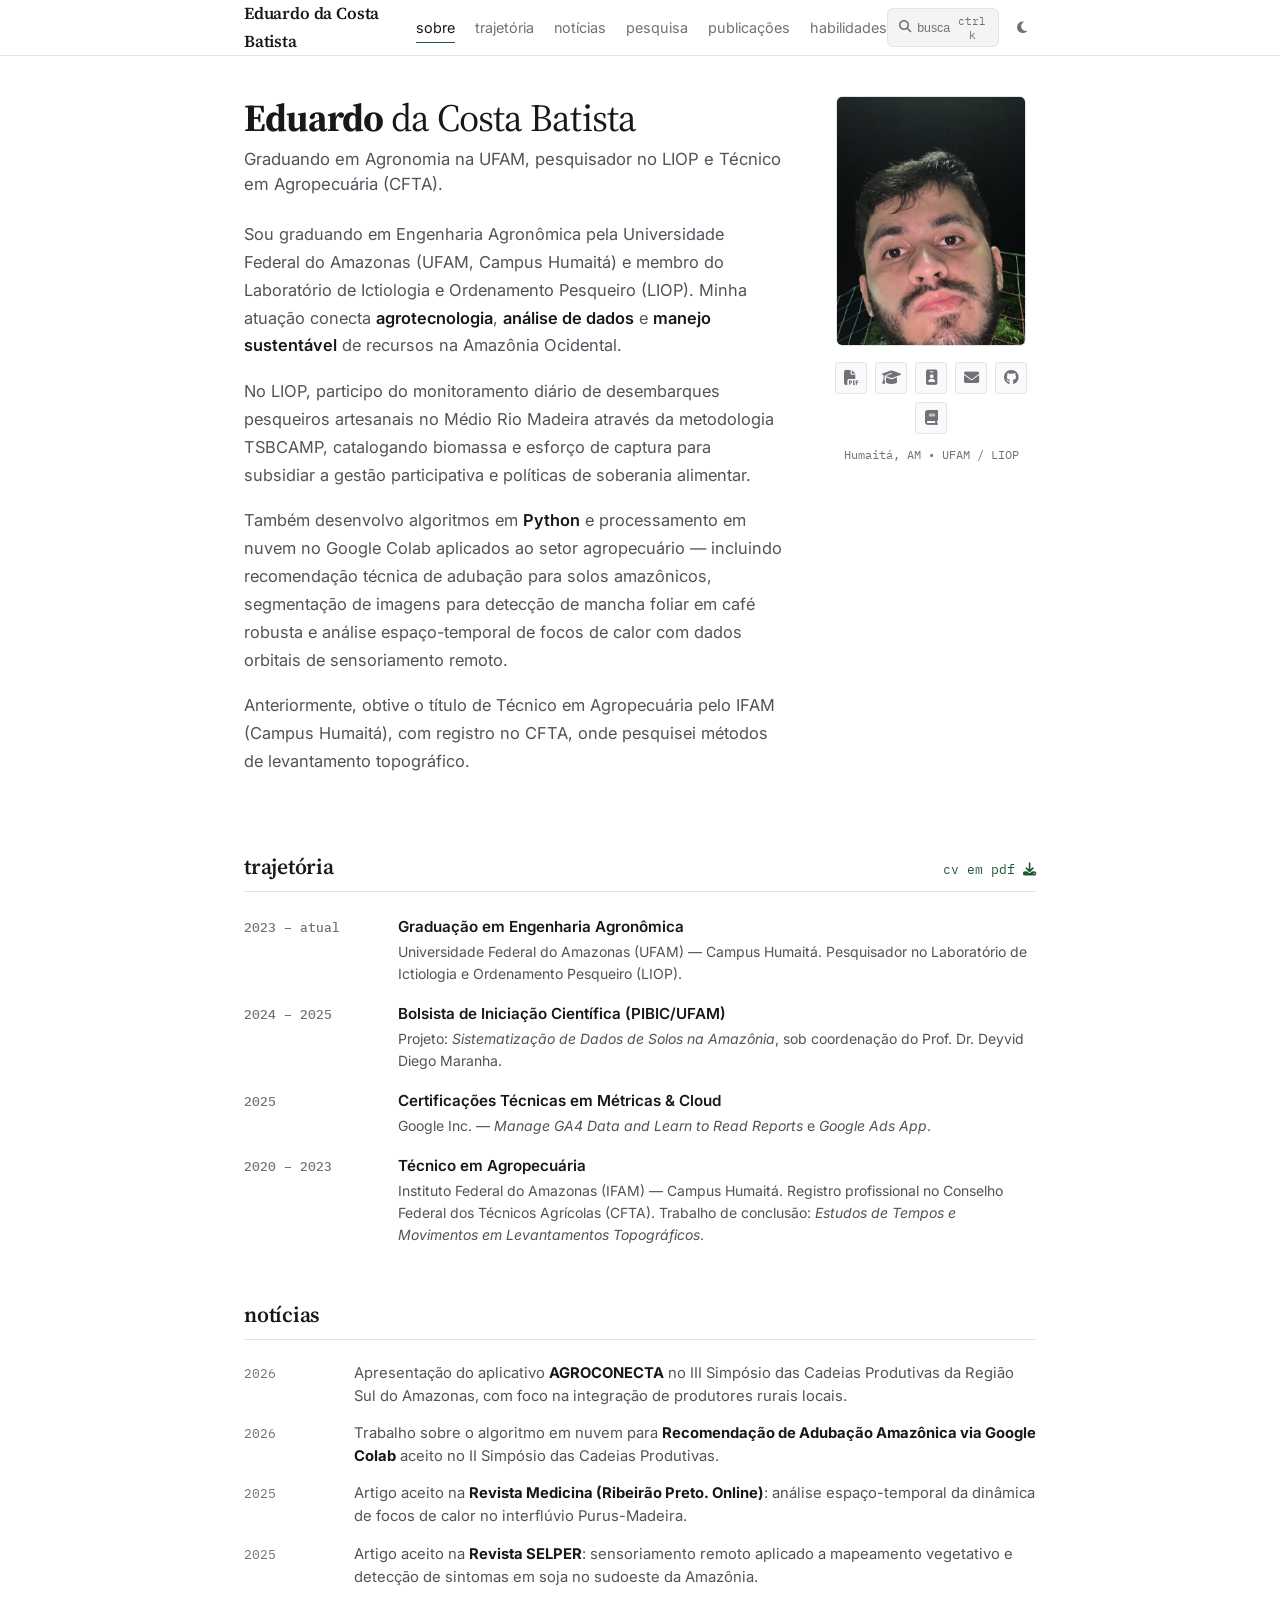
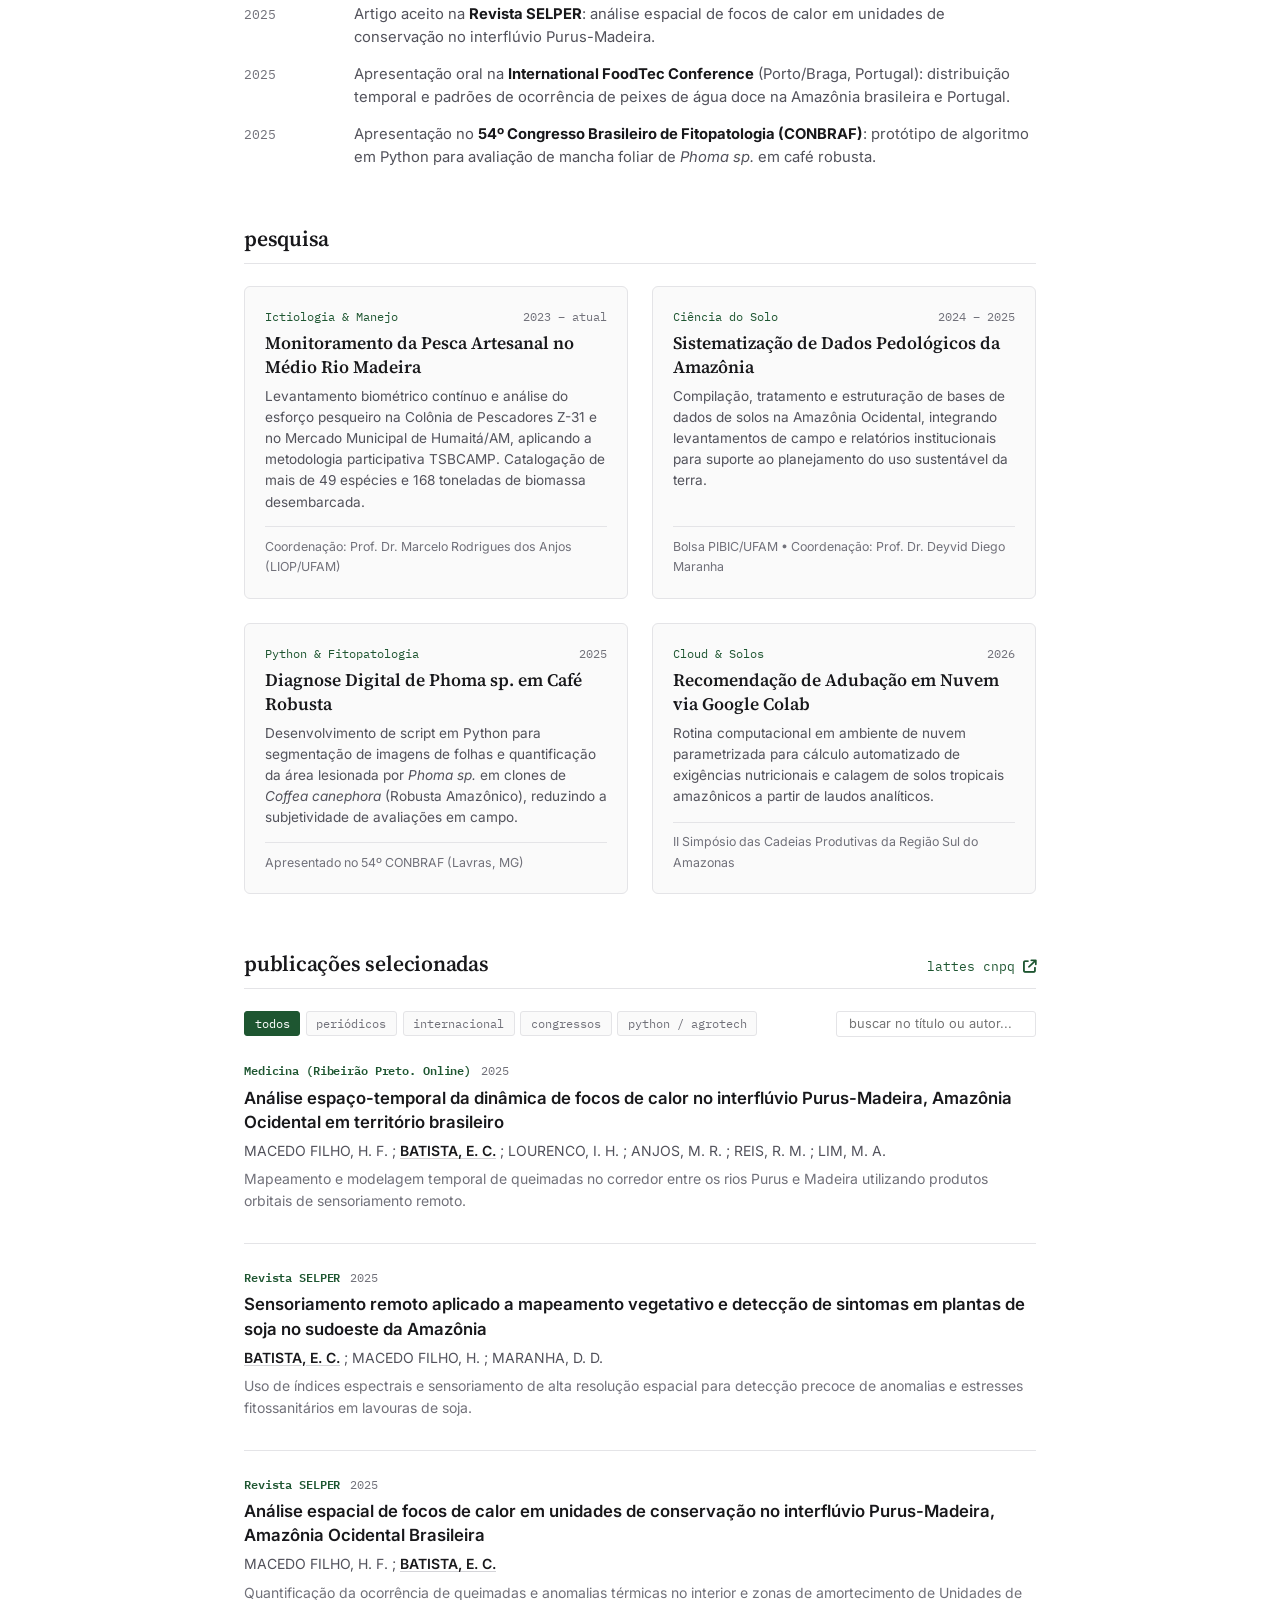
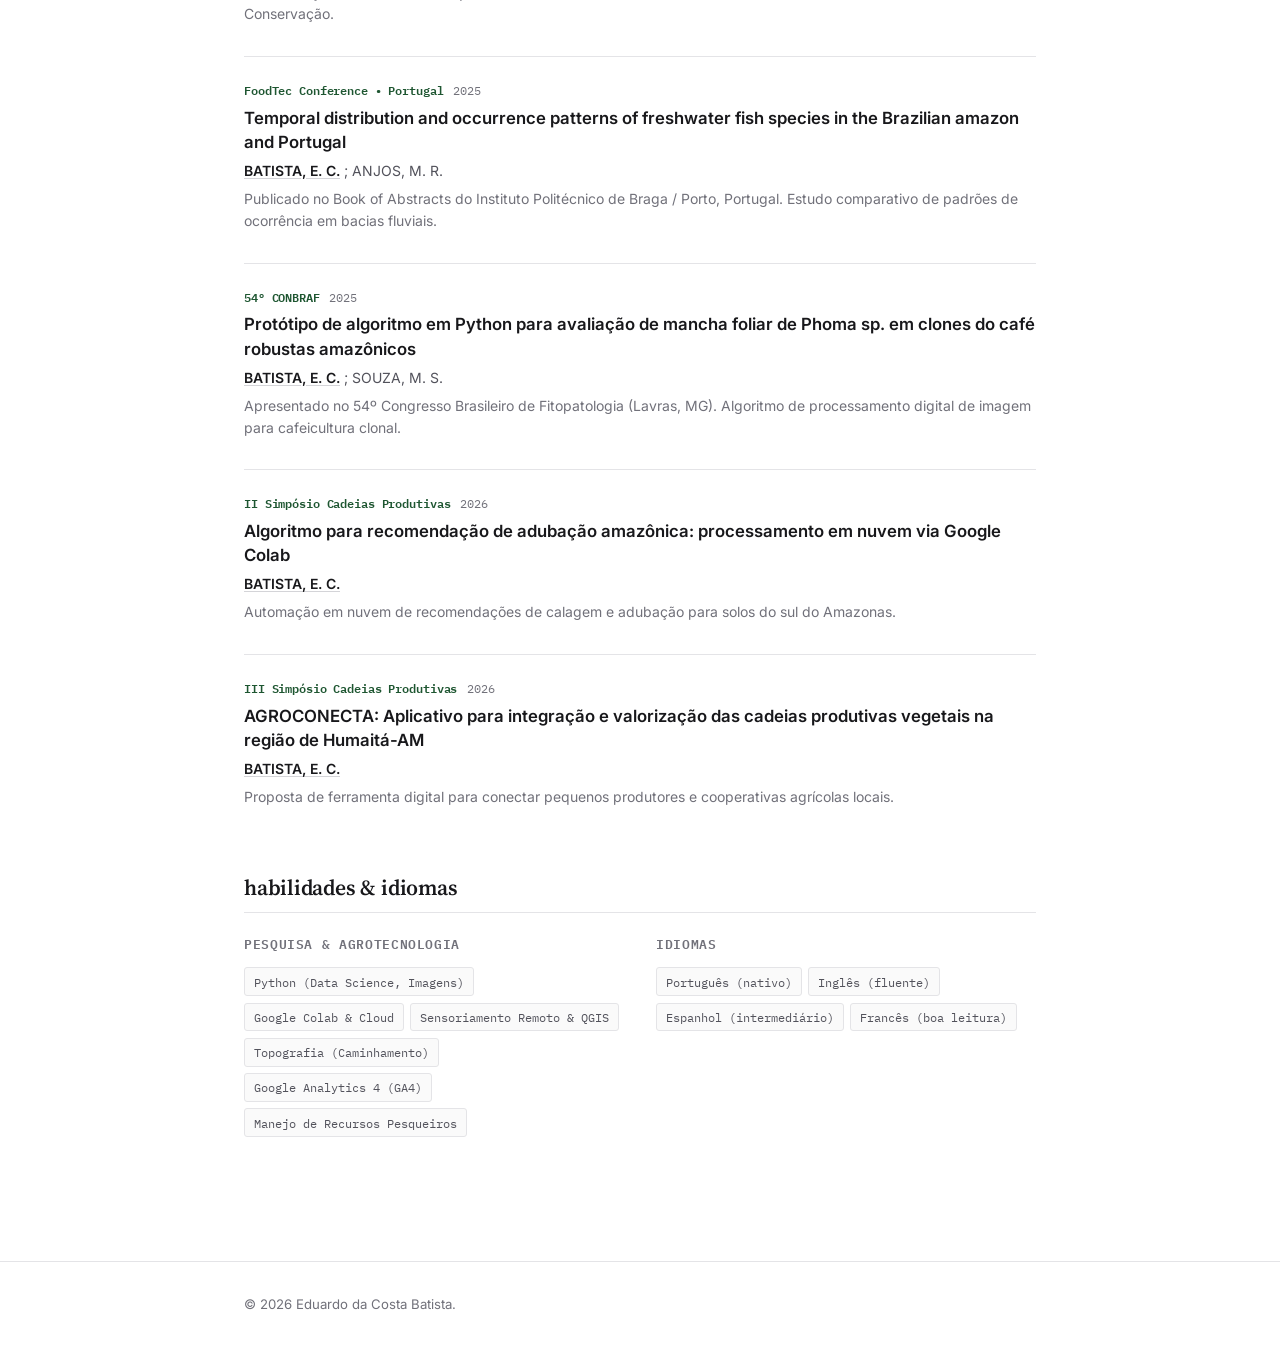
==== commit c8334fe1: "Add files via upload" ====
--- a/index.html
+++ b/index.html
@@ -363,23 +363,6 @@
             <h3 class="paper-title">Análise espaço-temporal da dinâmica de focos de calor no interflúvio Purus-Madeira, Amazônia Ocidental em território brasileiro</h3>
             <p class="paper-authors">MACEDO FILHO, H. F. ; <strong>BATISTA, E. C.</strong> ; LOURENCO, I. H. ; ANJOS, M. R. ; REIS, R. M. ; LIM, M. A.</p>
             <p class="paper-summary">Mapeamento e modelagem temporal de queimadas no corredor entre os rios Purus e Madeira utilizando produtos orbitais de sensoriamento remoto.</p>
-            <div class="paper-actions">
-              <button class="paper-action-link" data-toggle-drawer="abs-1">[resumo]</button>
-              <button class="paper-action-link" data-toggle-drawer="bib-1">[bibtex]</button>
-              <a href="http://lattes.cnpq.br/7737132952831886" target="_blank" class="paper-action-link">[lattes]</a>
-            </div>
-            <div class="paper-drawer" id="abs-1">
-              Avaliação sistemática de anomalias térmicas e dispersão de queimadas em áreas críticas de transição ambiental no sul do Amazonas para suporte ao ordenamento territorial.
-            </div>
-            <div class="paper-drawer" id="bib-1">
-              <pre class="bibtex-code" id="code-bib-1">@article{macedofilho2025focos,
-  title={An{\'a}lise espa{\c{c}}o-temporal da din{\^a}mica de focos de calor no interfl{\'u}vio Purus-Madeira, Amaz{\^o}nia Ocidental em territ{\'o}rio brasileiro},
-  author={Macedo Filho, H. F. and Batista, E. C. and Louren{\c{c}}o, I. H. and Anjos, M. R. and Reis, R. M. and Lim, M. A.},
-  journal={Medicina (Ribeir{\~a}o Preto. Online)},
-  year={2025}
-}</pre>
-              <button class="paper-action-link" style="margin-top:0.4rem;" data-copy-target="code-bib-1">copiar bibtex</button>
-            </div>
           </article>
 
           <!-- Paper 2 -->
@@ -391,23 +374,6 @@
             <h3 class="paper-title">Sensoriamento remoto aplicado a mapeamento vegetativo e detecção de sintomas em plantas de soja no sudoeste da Amazônia</h3>
             <p class="paper-authors"><strong>BATISTA, E. C.</strong> ; MACEDO FILHO, H. ; MARANHA, D. D.</p>
             <p class="paper-summary">Uso de índices espectrais e sensoriamento de alta resolução espacial para detecção precoce de anomalias e estresses fitossanitários em lavouras de soja.</p>
-            <div class="paper-actions">
-              <button class="paper-action-link" data-toggle-drawer="abs-2">[resumo]</button>
-              <button class="paper-action-link" data-toggle-drawer="bib-2">[bibtex]</button>
-              <a href="http://lattes.cnpq.br/7737132952831886" target="_blank" class="paper-action-link">[lattes]</a>
-            </div>
-            <div class="paper-drawer" id="abs-2">
-              Investigação de variações no vigor fotossintético e manifestações sintomáticas foliares na cultura da soja no sudoeste amazônico a partir de dados multiespectrais.
-            </div>
-            <div class="paper-drawer" id="bib-2">
-              <pre class="bibtex-code" id="code-bib-2">@article{batista2025soja,
-  title={Sensoriamento remoto aplicado a mapeamento vegetativo e detec{\c{c}}{\~a}o de sintomas em plantas de soja no sudoeste da Amaz{\^o}nia},
-  author={Batista, E. C. and Macedo Filho, H. and Maranha, D. D.},
-  journal={Revista de la Sociedad Latinoamericana de Percepci{\'o}n Remota y Sistemas de Informaci{\'o}n Espacial (SELPER)},
-  year={2025}
-}</pre>
-              <button class="paper-action-link" style="margin-top:0.4rem;" data-copy-target="code-bib-2">copiar bibtex</button>
-            </div>
           </article>
 
           <!-- Paper 3 -->
@@ -419,19 +385,6 @@
             <h3 class="paper-title">Análise espacial de focos de calor em unidades de conservação no interflúvio Purus-Madeira, Amazônia Ocidental Brasileira</h3>
             <p class="paper-authors">MACEDO FILHO, H. F. ; <strong>BATISTA, E. C.</strong></p>
             <p class="paper-summary">Quantificação da ocorrência de queimadas e anomalias térmicas no interior e zonas de amortecimento de Unidades de Conservação.</p>
-            <div class="paper-actions">
-              <button class="paper-action-link" data-toggle-drawer="bib-3">[bibtex]</button>
-              <a href="http://lattes.cnpq.br/7737132952831886" target="_blank" class="paper-action-link">[lattes]</a>
-            </div>
-            <div class="paper-drawer" id="bib-3">
-              <pre class="bibtex-code" id="code-bib-3">@article{macedofilho2025ucs,
-  title={An{\'a}lise espacial de focos de calor em unidades de conserva{\c{c}}{\~a}o no interfl{\'u}vio Purus-Madeira},
-  author={Macedo Filho, H. F. and Batista, E. C.},
-  journal={Revista SELPER},
-  year={2025}
-}</pre>
-              <button class="paper-action-link" style="margin-top:0.4rem;" data-copy-target="code-bib-3">copiar bibtex</button>
-            </div>
           </article>
 
           <!-- Paper 4 -->
@@ -443,20 +396,6 @@
             <h3 class="paper-title">Temporal distribution and occurrence patterns of freshwater fish species in the Brazilian amazon and Portugal</h3>
             <p class="paper-authors"><strong>BATISTA, E. C.</strong> ; ANJOS, M. R.</p>
             <p class="paper-summary">Publicado no Book of Abstracts do Instituto Politécnico de Braga / Porto, Portugal. Estudo comparativo de padrões de ocorrência em bacias fluviais.</p>
-            <div class="paper-actions">
-              <button class="paper-action-link" data-toggle-drawer="bib-4">[bibtex]</button>
-              <a href="http://lattes.cnpq.br/7737132952831886" target="_blank" class="paper-action-link">[lattes]</a>
-            </div>
-            <div class="paper-drawer" id="bib-4">
-              <pre class="bibtex-code" id="code-bib-4">@inproceedings{batista2025freshwater,
-  title={Temporal distribution and occurrence patterns of freshwater fish species in the Brazilian amazon and Portugal},
-  author={Batista, E. C. and Anjos, M. R.},
-  booktitle={International FoodTec Conference},
-  address={Porto/Braga, Portugal},
-  year={2025}
-}</pre>
-              <button class="paper-action-link" style="margin-top:0.4rem;" data-copy-target="code-bib-4">copiar bibtex</button>
-            </div>
           </article>
 
           <!-- Paper 5 -->
@@ -468,19 +407,6 @@
             <h3 class="paper-title">Protótipo de algoritmo em Python para avaliação de mancha foliar de Phoma sp. em clones do café robustas amazônicos</h3>
             <p class="paper-authors"><strong>BATISTA, E. C.</strong> ; SOUZA, M. S.</p>
             <p class="paper-summary">Apresentado no 54º Congresso Brasileiro de Fitopatologia (Lavras, MG). Algoritmo de processamento digital de imagem para cafeicultura clonal.</p>
-            <div class="paper-actions">
-              <button class="paper-action-link" data-toggle-drawer="bib-5">[bibtex]</button>
-              <a href="http://lattes.cnpq.br/7737132952831886" target="_blank" class="paper-action-link">[lattes]</a>
-            </div>
-            <div class="paper-drawer" id="bib-5">
-              <pre class="bibtex-code" id="code-bib-5">@inproceedings{batista2025conbraf,
-  title={Prot{\'o}tipo de algoritmo em Python para avalia{\c{c}}{\~a}o de mancha foliar de Phoma sp. em clones do caf{\'e} robustas amaz{\^o}nicos},
-  author={Batista, E. C. and Souza, M. S.},
-  booktitle={Anais do 54{\textordmasculine} Congresso Brasileiro de Fitopatologia},
-  year={2025}
-}</pre>
-              <button class="paper-action-link" style="margin-top:0.4rem;" data-copy-target="code-bib-5">copiar bibtex</button>
-            </div>
           </article>
 
           <!-- Paper 6 -->
@@ -492,9 +418,6 @@
             <h3 class="paper-title">Algoritmo para recomendação de adubação amazônica: processamento em nuvem via Google Colab</h3>
             <p class="paper-authors"><strong>BATISTA, E. C.</strong></p>
             <p class="paper-summary">Automação em nuvem de recomendações de calagem e adubação para solos do sul do Amazonas.</p>
-            <div class="paper-actions">
-              <a href="http://lattes.cnpq.br/7737132952831886" target="_blank" class="paper-action-link">[lattes]</a>
-            </div>
           </article>
 
           <!-- Paper 7 -->
@@ -506,9 +429,6 @@
             <h3 class="paper-title">AGROCONECTA: Aplicativo para integração e valorização das cadeias produtivas vegetais na região de Humaitá-AM</h3>
             <p class="paper-authors"><strong>BATISTA, E. C.</strong></p>
             <p class="paper-summary">Proposta de ferramenta digital para conectar pequenos produtores e cooperativas agrícolas locais.</p>
-            <div class="paper-actions">
-              <a href="http://lattes.cnpq.br/7737132952831886" target="_blank" class="paper-action-link">[lattes]</a>
-            </div>
           </article>
 
         </div>
@@ -554,10 +474,7 @@
   <footer class="footer">
     <div class="container footer-content">
       <div>
-        &copy; 2026 Eduardo da Costa Batista. Baseado no tema <em>al-folio</em> (<a href="https://vdeborto.github.io/" target="_blank" rel="noopener noreferrer">vdeborto.github.io</a>).
-      </div>
-      <div>
-        Hospedado no <a href="https://pages.github.com" target="_blank" rel="noopener noreferrer">GitHub Pages</a>
+        &copy; 2026 Eduardo da Costa Batista.
       </div>
     </div>
   </footer>
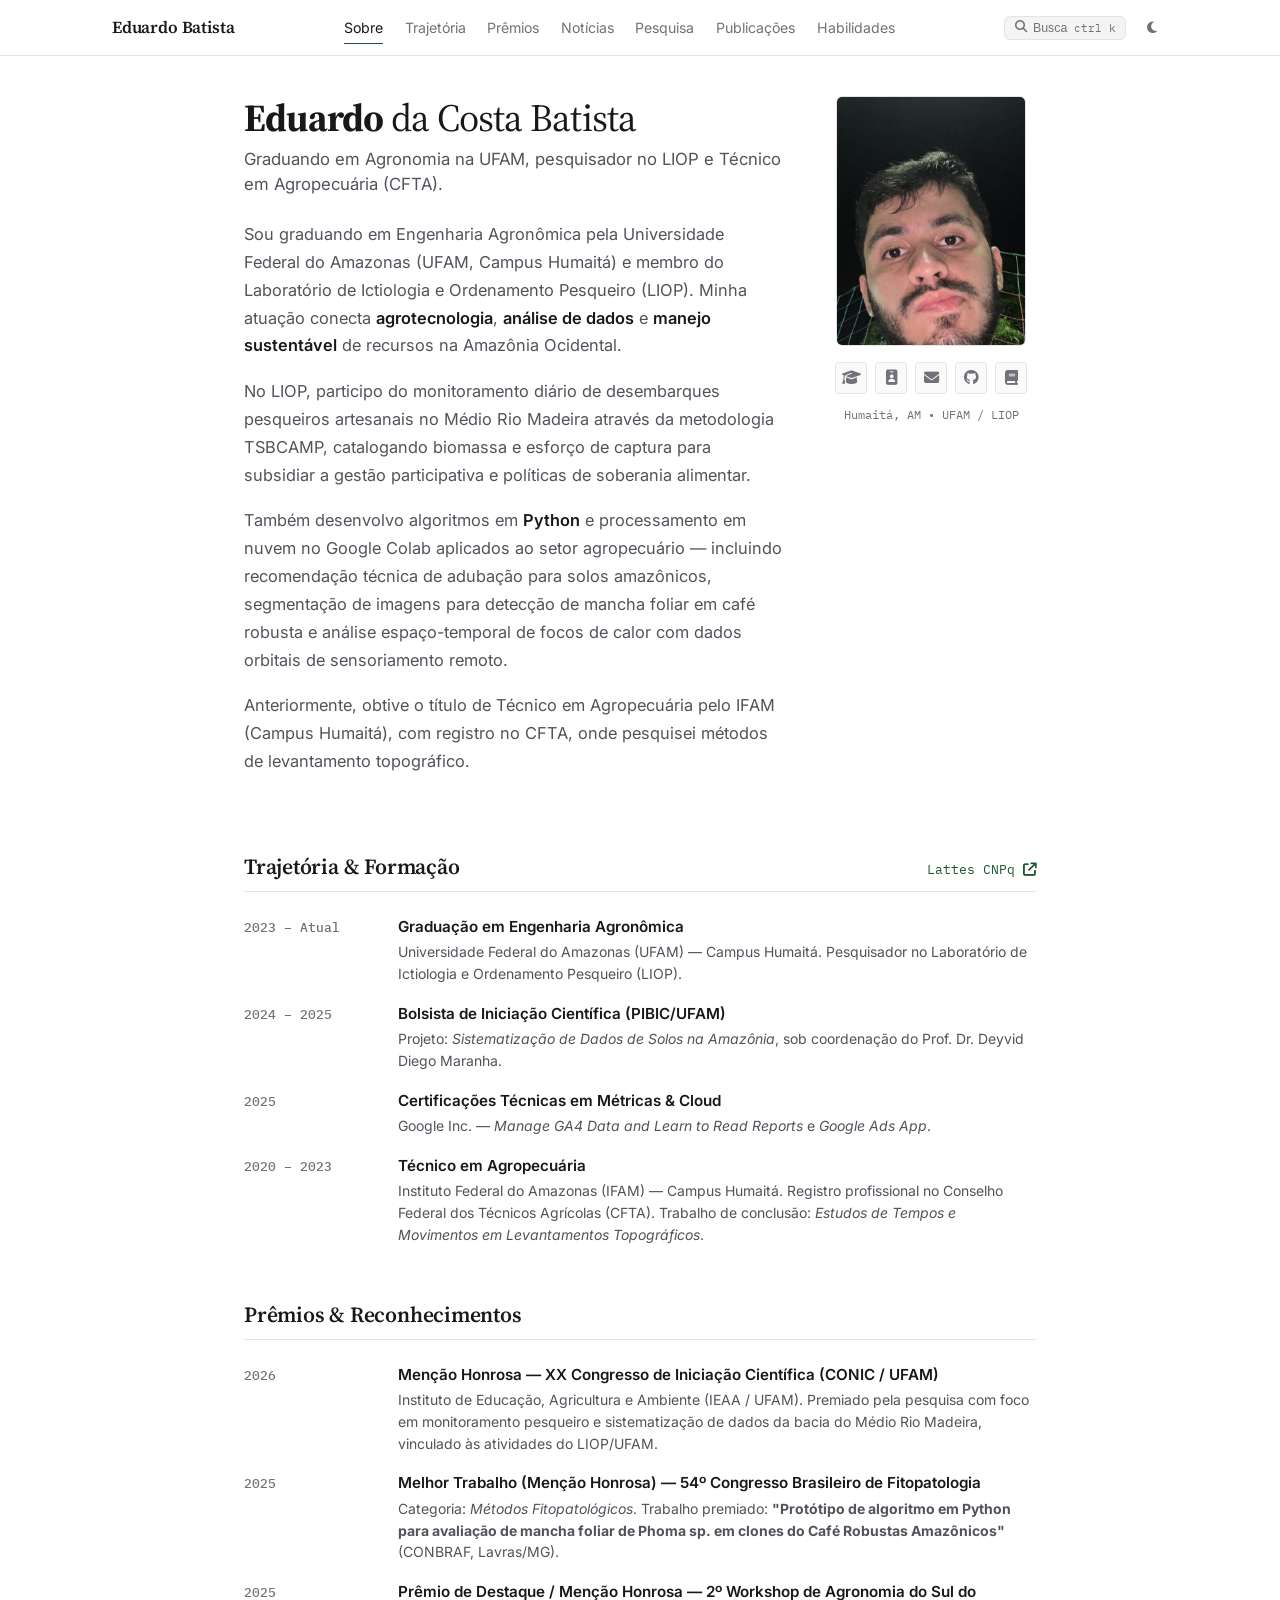
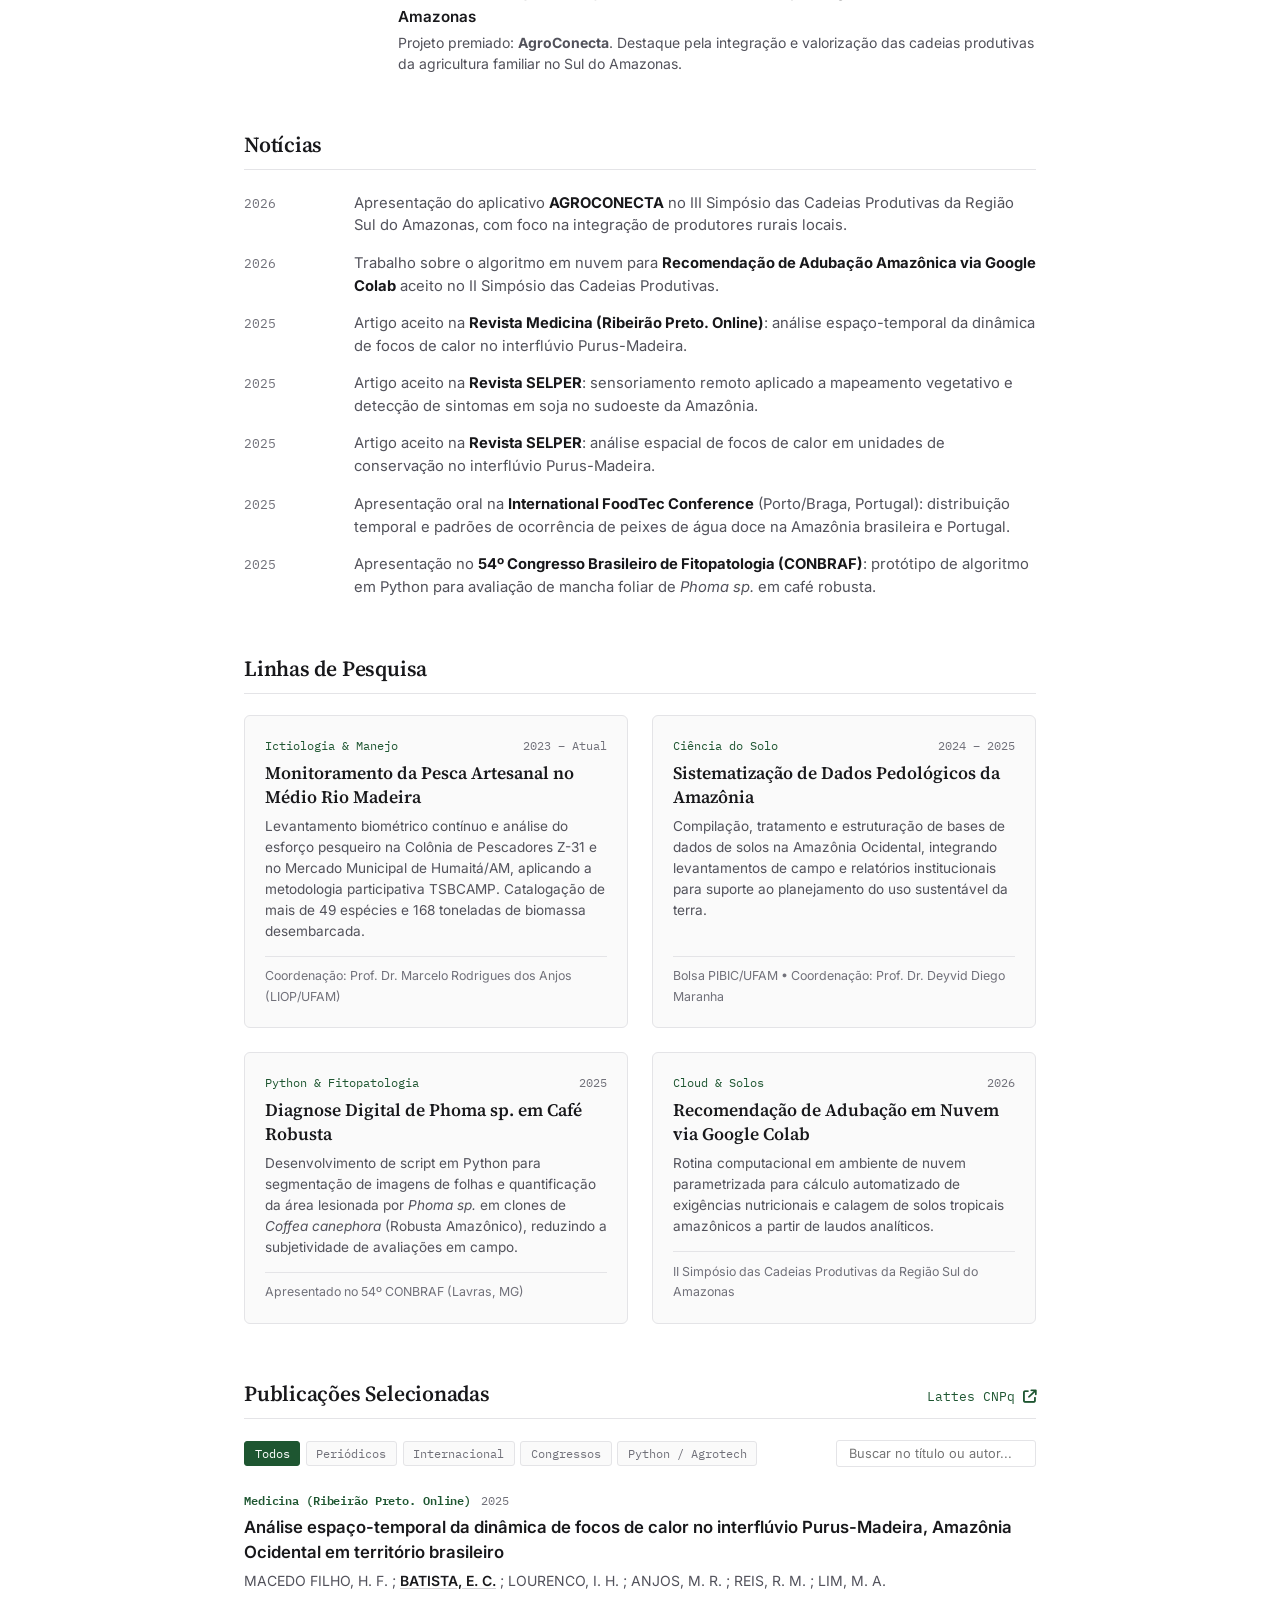
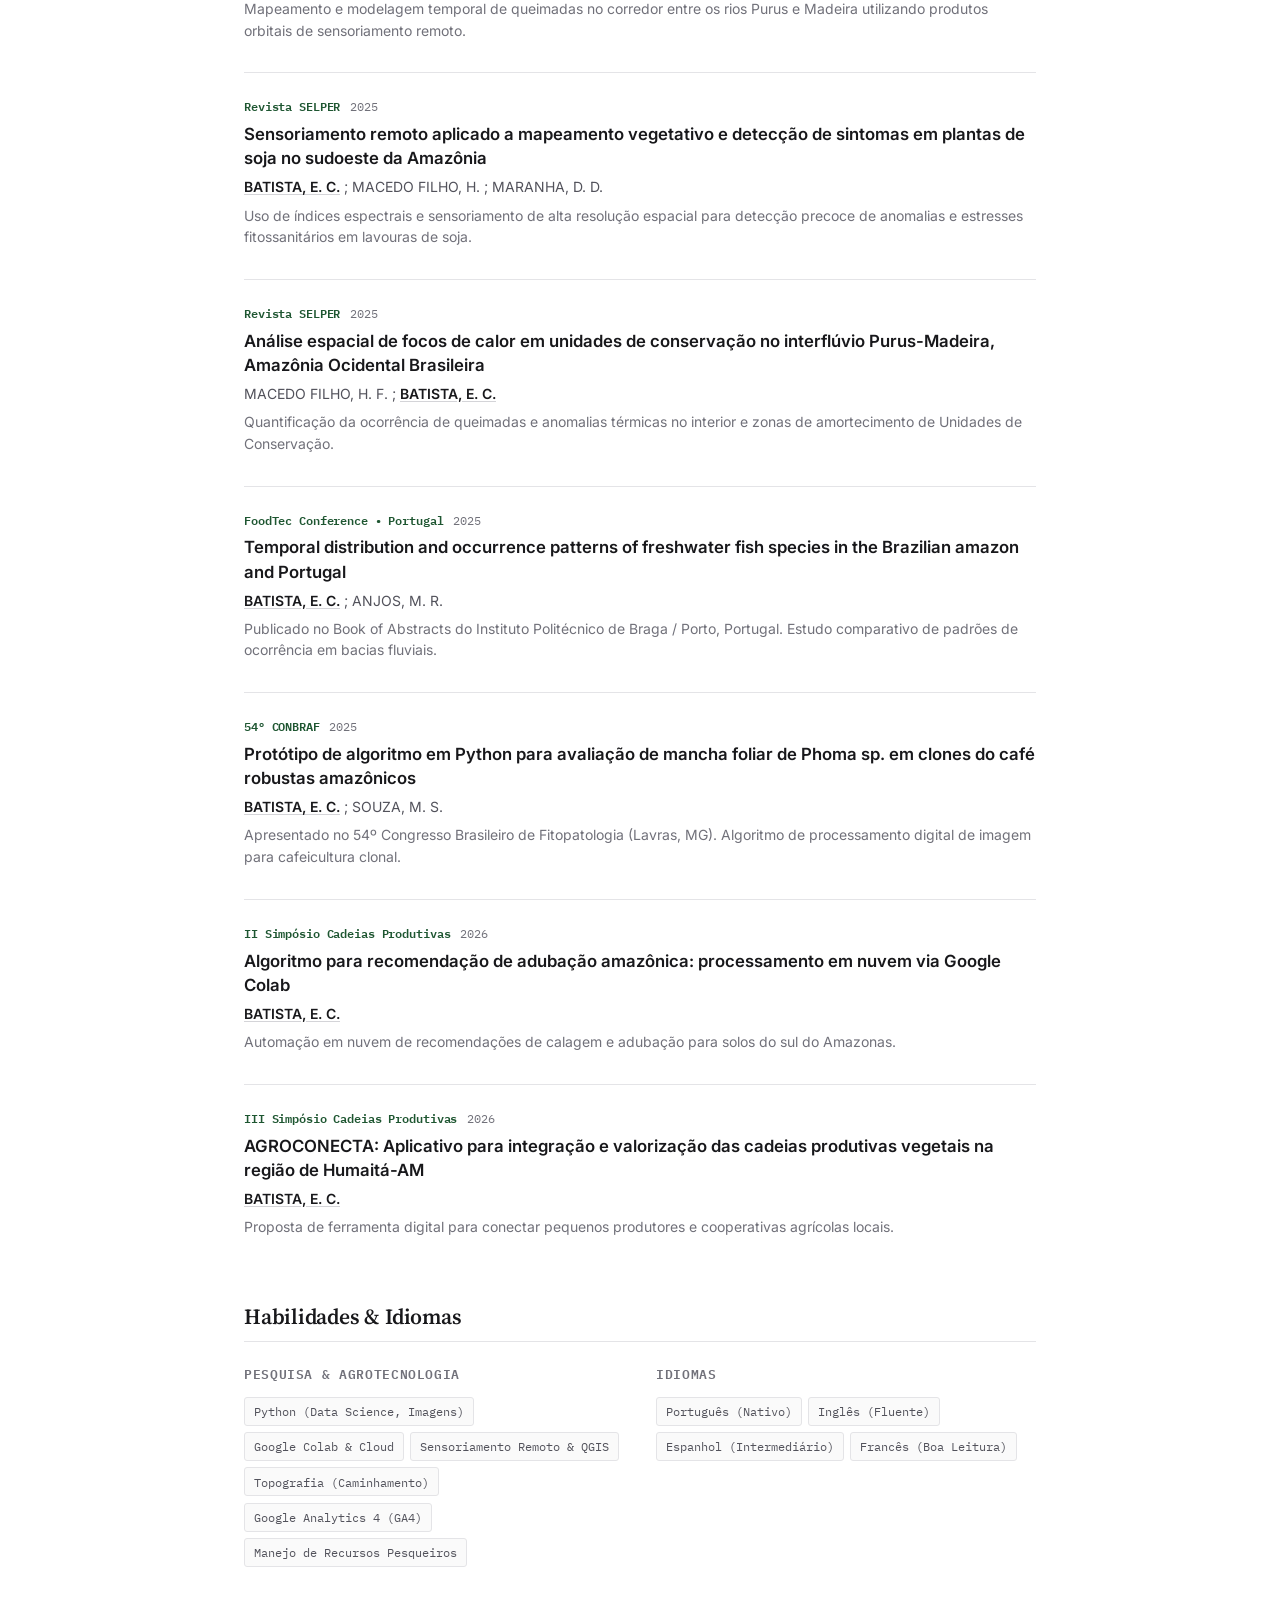
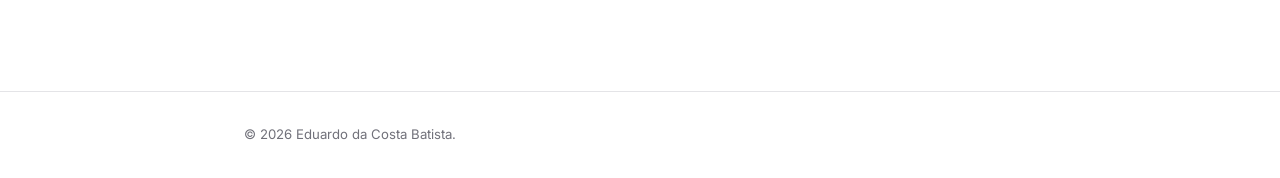
==== commit 3684cf5d: "Add files via upload" ====
--- a/index.html
+++ b/index.html
@@ -35,7 +35,9 @@
     },
     "sameAs": [
       "http://lattes.cnpq.br/7737132952831886",
-      "https://orcid.org/0009-0006-4989-0894"
+      "https://orcid.org/0009-0006-4989-0894",
+      "https://github.com/eduardobatista-glitch",
+      "https://scholar.google.com.br/citations?user=D_aGM8UAAAAJ&hl=pt-BR&oi=ao"
     ]
   }
   </script>
@@ -46,26 +48,27 @@
 
   <!-- Navbar -->
   <header class="navbar" id="navbar">
-    <div class="container nav-container">
+    <div class="nav-container">
       <a href="#about" class="nav-brand">
-        Eduardo da Costa Batista
+        Eduardo Batista
       </a>
 
       <nav>
         <ul class="nav-menu" id="nav-menu">
-          <li><a href="#about" class="nav-link active">sobre</a></li>
-          <li><a href="#cv" class="nav-link">trajetória</a></li>
-          <li><a href="#news" class="nav-link">notícias</a></li>
-          <li><a href="#projects" class="nav-link">pesquisa</a></li>
-          <li><a href="#publications" class="nav-link">publicações</a></li>
-          <li><a href="#skills" class="nav-link">habilidades</a></li>
+          <li><a href="#about" class="nav-link active">Sobre</a></li>
+          <li><a href="#cv" class="nav-link">Trajetória</a></li>
+          <li><a href="#awards" class="nav-link">Prêmios</a></li>
+          <li><a href="#news" class="nav-link">Notícias</a></li>
+          <li><a href="#projects" class="nav-link">Pesquisa</a></li>
+          <li><a href="#publications" class="nav-link">Publicações</a></li>
+          <li><a href="#skills" class="nav-link">Habilidades</a></li>
         </ul>
       </nav>
 
       <div class="nav-actions">
-        <button class="search-pill" id="search-toggle-btn" type="button" title="Busca rápida">
+        <button class="search-pill" id="search-toggle-btn" type="button" title="Busca rápida (Ctrl+K)">
           <i class="fa-solid fa-magnifying-glass"></i>
-          <span>busca</span>
+          <span>Busca</span>
           <kbd>ctrl k</kbd>
         </button>
 
@@ -124,9 +127,6 @@
             </div>
 
             <div class="profile-links-row">
-              <a href="assets/pdf/curriculo-lattes.pdf" target="_blank" class="profile-link-icon" title="Currículo em PDF" aria-label="PDF CV">
-                <i class="fa-solid fa-file-pdf"></i>
-              </a>
               <a href="http://lattes.cnpq.br/7737132952831886" target="_blank" rel="noopener noreferrer" class="profile-link-icon" title="Currículo Lattes" aria-label="Lattes">
                 <i class="fa-solid fa-graduation-cap"></i>
               </a>
@@ -136,10 +136,10 @@
               <a href="mailto:contato.eduardobatista@gmail.com" class="profile-link-icon" title="E-mail" aria-label="Email">
                 <i class="fa-solid fa-envelope"></i>
               </a>
-              <a href="https://github.com" target="_blank" rel="noopener noreferrer" class="profile-link-icon" title="GitHub" aria-label="GitHub">
+              <a href="https://github.com/eduardobatista-glitch" target="_blank" rel="noopener noreferrer" class="profile-link-icon" title="GitHub" aria-label="GitHub">
                 <i class="fa-brands fa-github"></i>
               </a>
-              <a href="https://scholar.google.com" target="_blank" rel="noopener noreferrer" class="profile-link-icon" title="Google Acadêmico" aria-label="Google Scholar">
+              <a href="https://scholar.google.com.br/citations?user=D_aGM8UAAAAJ&hl=pt-BR&oi=ao" target="_blank" rel="noopener noreferrer" class="profile-link-icon" title="Google Acadêmico" aria-label="Google Scholar">
                 <i class="fa-solid fa-book"></i>
               </a>
             </div>
@@ -157,13 +157,13 @@
            ==================================================================== -->
       <section class="section" id="cv">
         <div class="section-head">
-          <h2 class="section-title">trajetória</h2>
-          <a href="assets/pdf/curriculo-lattes.pdf" target="_blank" class="section-link">cv em pdf <i class="fa-solid fa-download"></i></a>
+          <h2 class="section-title">Trajetória & Formação</h2>
+          <a href="http://lattes.cnpq.br/7737132952831886" target="_blank" class="section-link">Lattes CNPq <i class="fa-solid fa-arrow-up-right-from-square"></i></a>
         </div>
 
         <div class="cv-table">
           <div class="cv-row">
-            <div class="cv-year">2023 – atual</div>
+            <div class="cv-year">2023 – Atual</div>
             <div>
               <div class="cv-info-title">Graduação em Engenharia Agronômica</div>
               <div class="cv-info-desc">Universidade Federal do Amazonas (UFAM) — Campus Humaitá. Pesquisador no Laboratório de Ictiologia e Ordenamento Pesqueiro (LIOP).</div>
@@ -197,11 +197,52 @@
       </section>
 
       <!-- ====================================================================
+           AWARDS / PRÊMIOS E RECONHECIMENTOS
+           ==================================================================== -->
+      <section class="section" id="awards">
+        <div class="section-head">
+          <h2 class="section-title">Prêmios & Reconhecimentos</h2>
+        </div>
+
+        <div class="cv-table">
+          <div class="cv-row">
+            <div class="cv-year">2026</div>
+            <div>
+              <div class="cv-info-title">Menção Honrosa &mdash; XX Congresso de Iniciação Científica (CONIC / UFAM)</div>
+              <div class="cv-info-desc">
+                Instituto de Educação, Agricultura e Ambiente (IEAA / UFAM). Premiado pela pesquisa com foco em monitoramento pesqueiro e sistematização de dados da bacia do Médio Rio Madeira, vinculado às atividades do LIOP/UFAM.
+              </div>
+            </div>
+          </div>
+
+          <div class="cv-row">
+            <div class="cv-year">2025</div>
+            <div>
+              <div class="cv-info-title">Melhor Trabalho (Menção Honrosa) &mdash; 54º Congresso Brasileiro de Fitopatologia</div>
+              <div class="cv-info-desc">
+                Categoria: <em>Métodos Fitopatológicos</em>. Trabalho premiado: <strong>"Protótipo de algoritmo em Python para avaliação de mancha foliar de Phoma sp. em clones do Café Robustas Amazônicos"</strong> (CONBRAF, Lavras/MG).
+              </div>
+            </div>
+          </div>
+
+          <div class="cv-row">
+            <div class="cv-year">2025</div>
+            <div>
+              <div class="cv-info-title">Prêmio de Destaque / Menção Honrosa &mdash; 2º Workshop de Agronomia do Sul do Amazonas</div>
+              <div class="cv-info-desc">
+                Projeto premiado: <strong>AgroConecta</strong>. Destaque pela integração e valorização das cadeias produtivas da agricultura familiar no Sul do Amazonas.
+              </div>
+            </div>
+          </div>
+        </div>
+      </section>
+
+      <!-- ====================================================================
            NEWS / NOTÍCIAS
            ==================================================================== -->
       <section class="section" id="news">
         <div class="section-head">
-          <h2 class="section-title">notícias</h2>
+          <h2 class="section-title">Notícias</h2>
         </div>
 
         <div class="news-list">
@@ -261,7 +302,7 @@
            ==================================================================== -->
       <section class="section" id="projects">
         <div class="section-head">
-          <h2 class="section-title">pesquisa</h2>
+          <h2 class="section-title">Linhas de Pesquisa</h2>
         </div>
 
         <div class="projects-list">
@@ -269,7 +310,7 @@
             <div>
               <div class="project-head-row">
                 <span class="project-tag">Ictiologia & Manejo</span>
-                <span class="project-period">2023 – atual</span>
+                <span class="project-period">2023 – Atual</span>
               </div>
               <h3 class="project-name">Monitoramento da Pesca Artesanal no Médio Rio Madeira</h3>
               <p class="project-desc">
@@ -336,20 +377,20 @@
            ==================================================================== -->
       <section class="section" id="publications">
         <div class="section-head">
-          <h2 class="section-title">publicações selecionadas</h2>
-          <a href="http://lattes.cnpq.br/7737132952831886" target="_blank" class="section-link">lattes cnpq <i class="fa-solid fa-arrow-up-right-from-square"></i></a>
+          <h2 class="section-title">Publicações Selecionadas</h2>
+          <a href="http://lattes.cnpq.br/7737132952831886" target="_blank" class="section-link">Lattes CNPq <i class="fa-solid fa-arrow-up-right-from-square"></i></a>
         </div>
 
         <div class="pub-toolbar">
           <div class="pub-filter-group">
-            <button class="pub-filter-btn active" data-filter="all">todos</button>
-            <button class="pub-filter-btn" data-filter="journal">periódicos</button>
-            <button class="pub-filter-btn" data-filter="international">internacional</button>
-            <button class="pub-filter-btn" data-filter="conference">congressos</button>
-            <button class="pub-filter-btn" data-filter="python">python / agrotech</button>
-          </div>
-
-          <input type="text" id="pub-search" class="pub-search-input" placeholder="buscar no título ou autor...">
+            <button class="pub-filter-btn active" data-filter="all">Todos</button>
+            <button class="pub-filter-btn" data-filter="journal">Periódicos</button>
+            <button class="pub-filter-btn" data-filter="international">Internacional</button>
+            <button class="pub-filter-btn" data-filter="conference">Congressos</button>
+            <button class="pub-filter-btn" data-filter="python">Python / Agrotech</button>
+          </div>
+
+          <input type="text" id="pub-search" class="pub-search-input" placeholder="Buscar no título ou autor...">
         </div>
 
         <div class="publications-container" id="pub-list">
@@ -439,12 +480,12 @@
            ==================================================================== -->
       <section class="section" id="skills">
         <div class="section-head">
-          <h2 class="section-title">habilidades & idiomas</h2>
+          <h2 class="section-title">Habilidades & Idiomas</h2>
         </div>
 
         <div class="skills-columns">
           <div>
-            <div class="skill-group-title">pesquisa & agrotecnologia</div>
+            <div class="skill-group-title">Pesquisa & Agrotecnologia</div>
             <div class="skill-pills">
               <span class="skill-pill">Python (Data Science, Imagens)</span>
               <span class="skill-pill">Google Colab & Cloud</span>
@@ -456,12 +497,12 @@
           </div>
 
           <div>
-            <div class="skill-group-title">idiomas</div>
+            <div class="skill-group-title">Idiomas</div>
             <div class="skill-pills">
-              <span class="skill-pill">Português (nativo)</span>
-              <span class="skill-pill">Inglês (fluente)</span>
-              <span class="skill-pill">Espanhol (intermediário)</span>
-              <span class="skill-pill">Francês (boa leitura)</span>
+              <span class="skill-pill">Português (Nativo)</span>
+              <span class="skill-pill">Inglês (Fluente)</span>
+              <span class="skill-pill">Espanhol (Intermediário)</span>
+              <span class="skill-pill">Francês (Boa Leitura)</span>
             </div>
           </div>
         </div>
@@ -496,7 +537,7 @@
 
       <div class="cmd-foot">
         <span>Navegação: <kbd>↑</kbd> <kbd>↓</kbd> &bull; <kbd>Enter</kbd> para selecionar</span>
-        <span><kbd>Esc</kbd> fechar</span>
+        <span><kbd>Esc</kbd> Fechar</span>
       </div>
     </div>
   </div>
--- a/assets/css/style.css
+++ b/assets/css/style.css
@@ -167,10 +167,17 @@
 }
 
 .nav-container {
+  width: 100%;
+  max-width: 1120px;
+  margin-left: auto;
+  margin-right: auto;
+  padding-left: 2rem;
+  padding-right: 2rem;
   display: flex;
   align-items: center;
   justify-content: space-between;
   height: 100%;
+  gap: 1.5rem;
 }
 
 .nav-brand {
@@ -180,6 +187,8 @@
   color: var(--text-primary);
   text-decoration: none !important;
   letter-spacing: -0.01em;
+  white-space: nowrap;
+  flex-shrink: 0;
 }
 
 .nav-brand:hover {
@@ -190,15 +199,17 @@
   display: flex;
   align-items: center;
   list-style: none;
-  gap: 1.25rem;
+  gap: 1.35rem;
+  flex-wrap: nowrap;
 }
 
 .nav-link {
-  font-size: 0.9rem;
+  font-size: 0.885rem;
   color: var(--text-muted);
   text-decoration: none !important;
   transition: color var(--t-fast);
-  padding: 0.2rem 0;
+  padding: 0.25rem 0;
+  white-space: nowrap;
   position: relative;
 }
 
@@ -220,14 +231,15 @@
 .nav-actions {
   display: flex;
   align-items: center;
-  gap: 0.5rem;
+  gap: 0.6rem;
+  flex-shrink: 0;
 }
 
 .search-pill {
   display: inline-flex;
   align-items: center;
   gap: 0.4rem;
-  padding: 0.3rem 0.65rem;
+  padding: 0.25rem 0.6rem;
   background: var(--bg-subtle);
   border: 1px solid var(--border-light);
   border-radius: var(--radius-sm);
@@ -235,6 +247,7 @@
   font-size: 0.775rem;
   cursor: pointer;
   transition: all var(--t-fast);
+  white-space: nowrap;
 }
 
 .search-pill:hover {
@@ -962,7 +975,24 @@
   }
 }
 
-@media (max-width: 640px) {
+@media (max-width: 1040px) {
+  .nav-menu {
+    gap: 1rem;
+  }
+  .nav-link {
+    font-size: 0.84rem;
+  }
+  .search-pill span {
+    display: none;
+  }
+}
+
+@media (max-width: 900px) {
+  .nav-container {
+    padding-left: 1.25rem;
+    padding-right: 1.25rem;
+  }
+
   .nav-menu {
     display: none;
   }
@@ -976,15 +1006,13 @@
     background: var(--bg-body);
     border-bottom: 1px solid var(--border-light);
     flex-direction: column;
-    padding: 1rem 1.5rem;
-    gap: 0.75rem;
+    padding: 1.25rem 1.75rem;
+    gap: 0.9rem;
+    box-shadow: 0 10px 25px rgba(0, 0, 0, 0.08);
+    z-index: 999;
   }
   
   .mobile-menu-btn {
     display: inline-flex;
   }
-  
-  .search-pill span {
-    display: none;
-  }
-}
+}
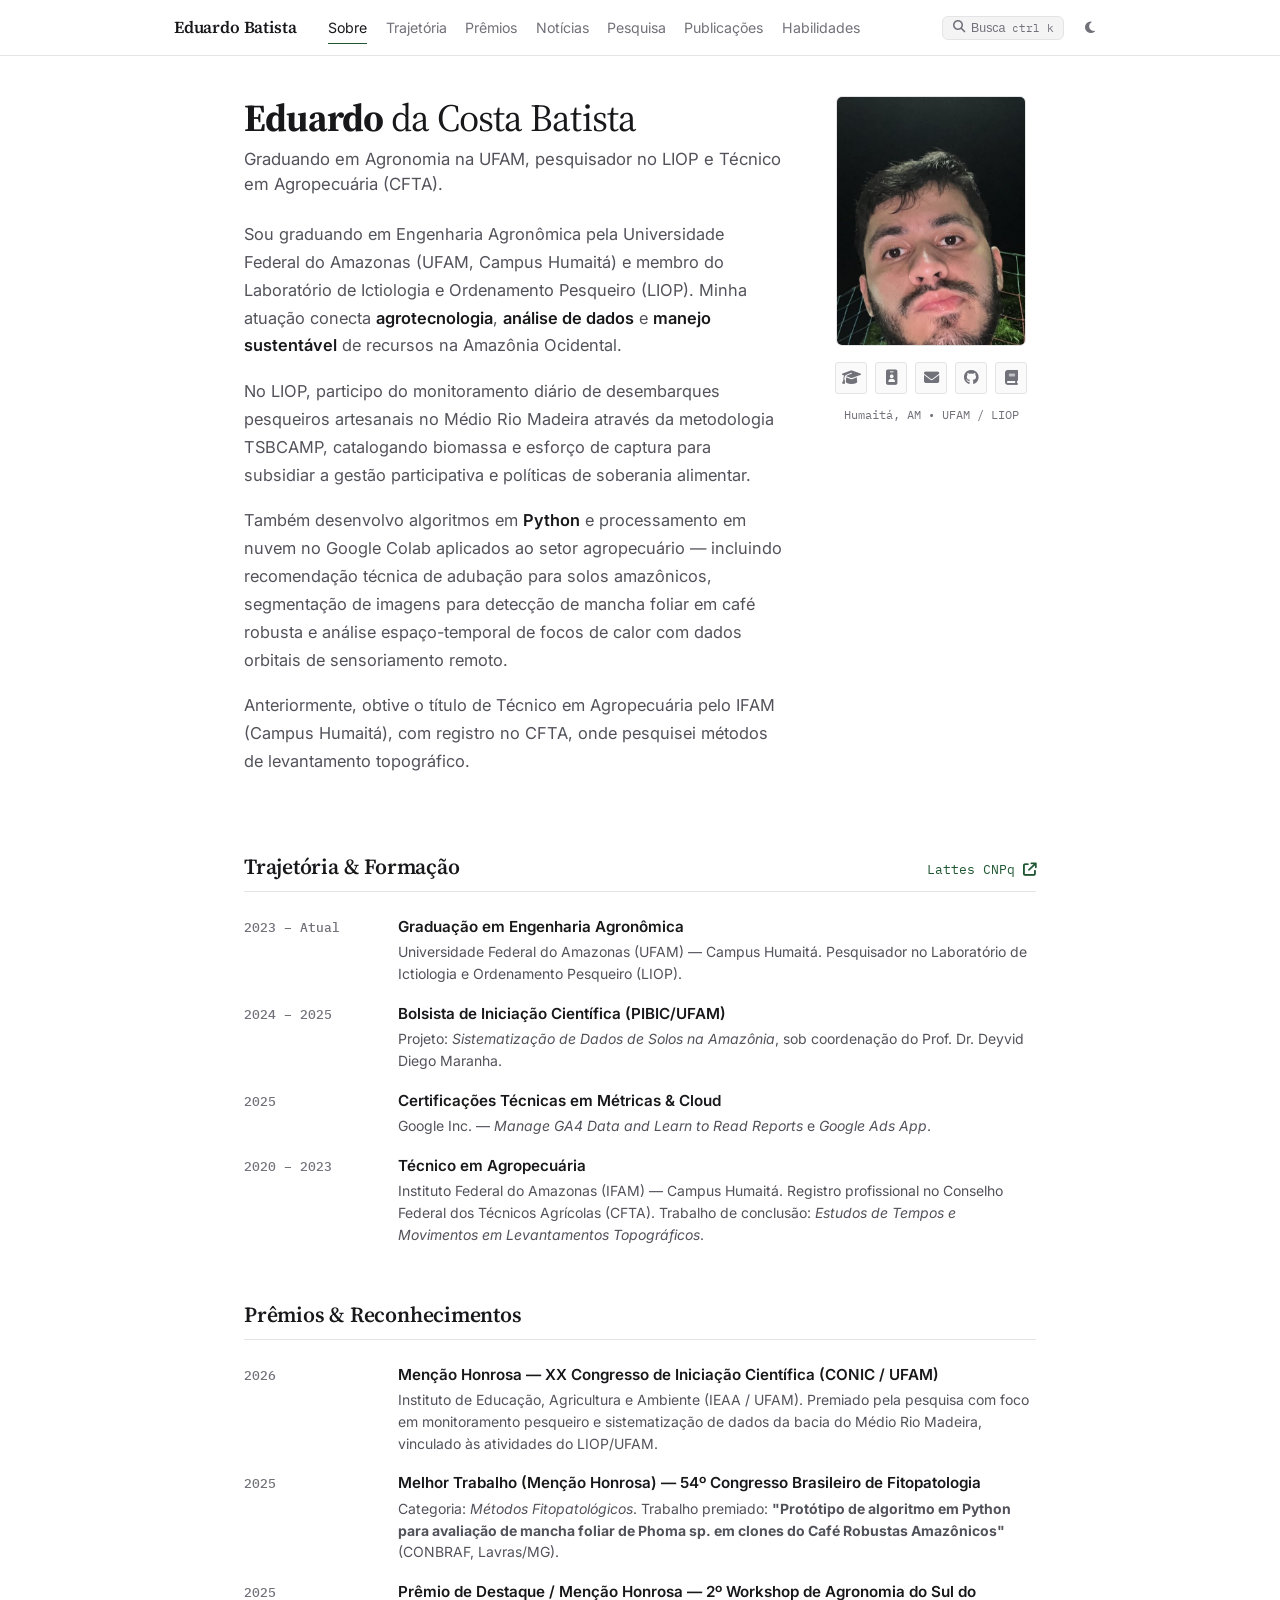
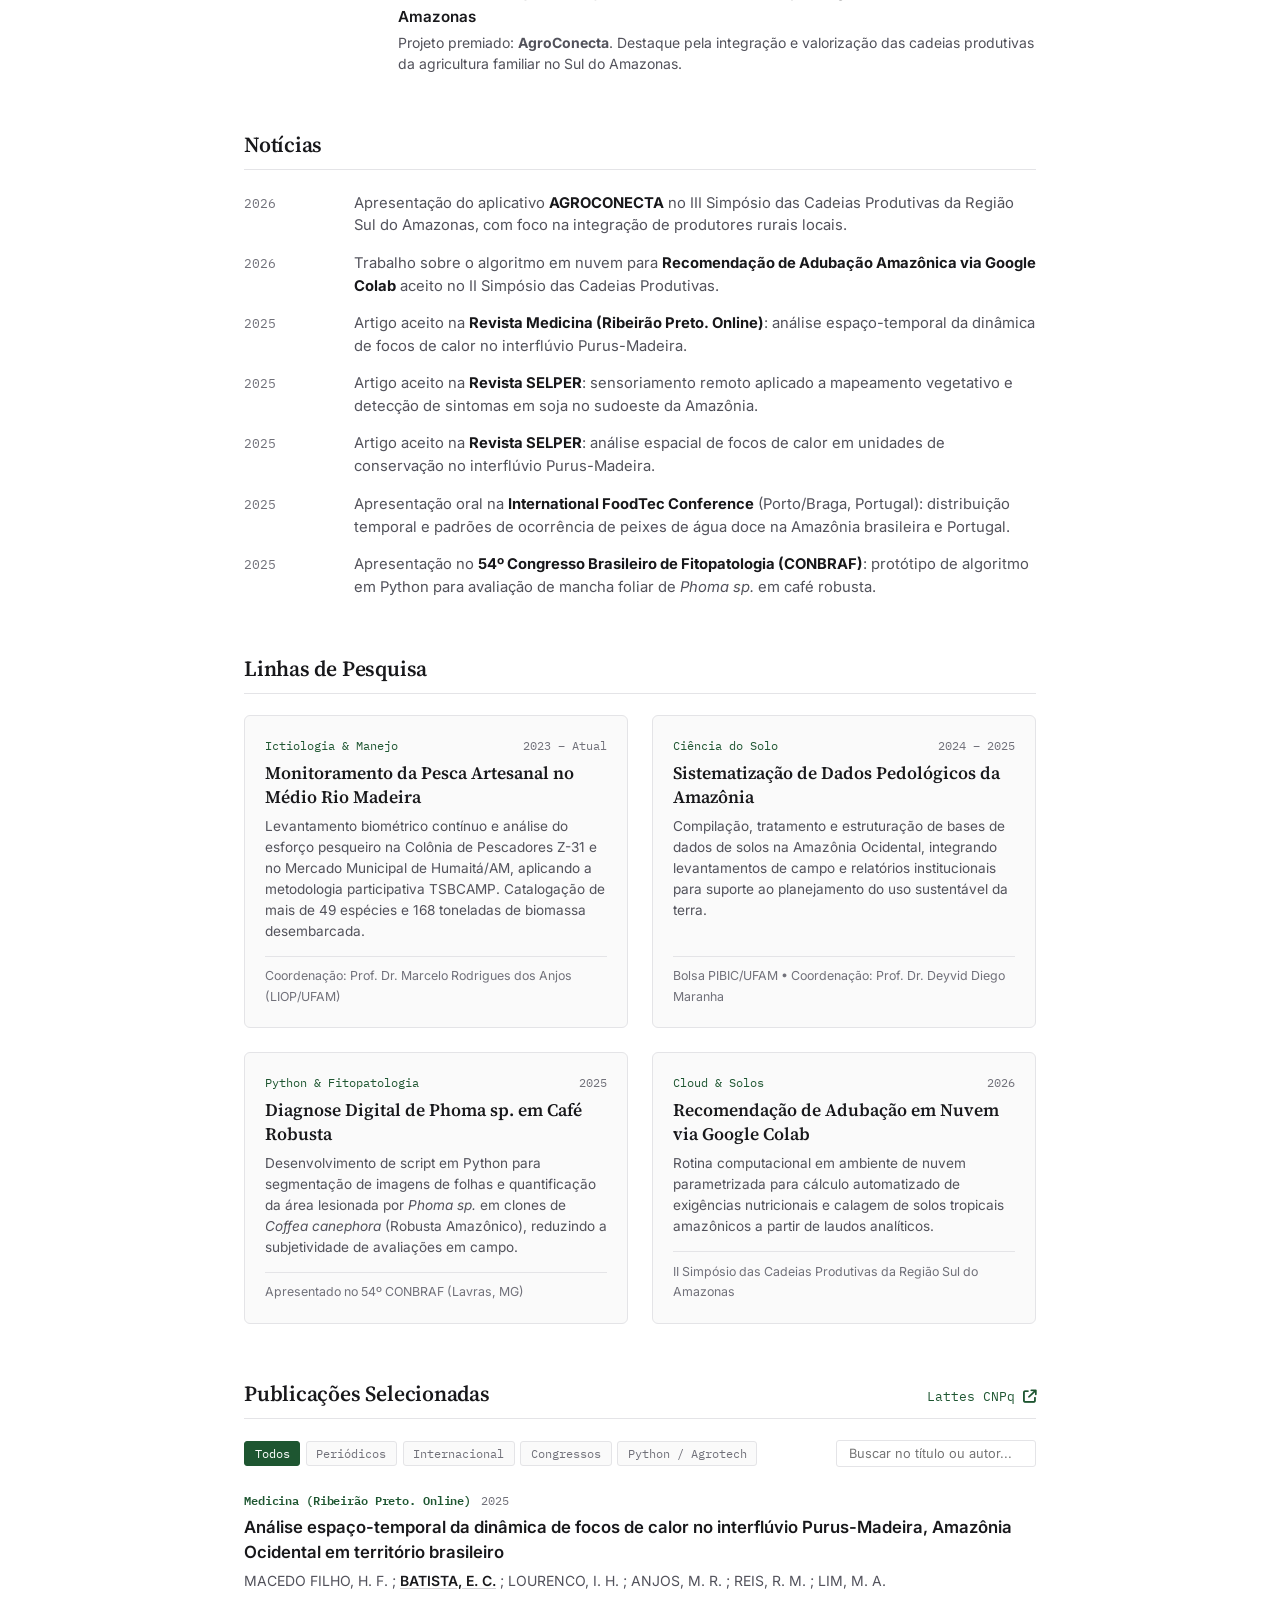
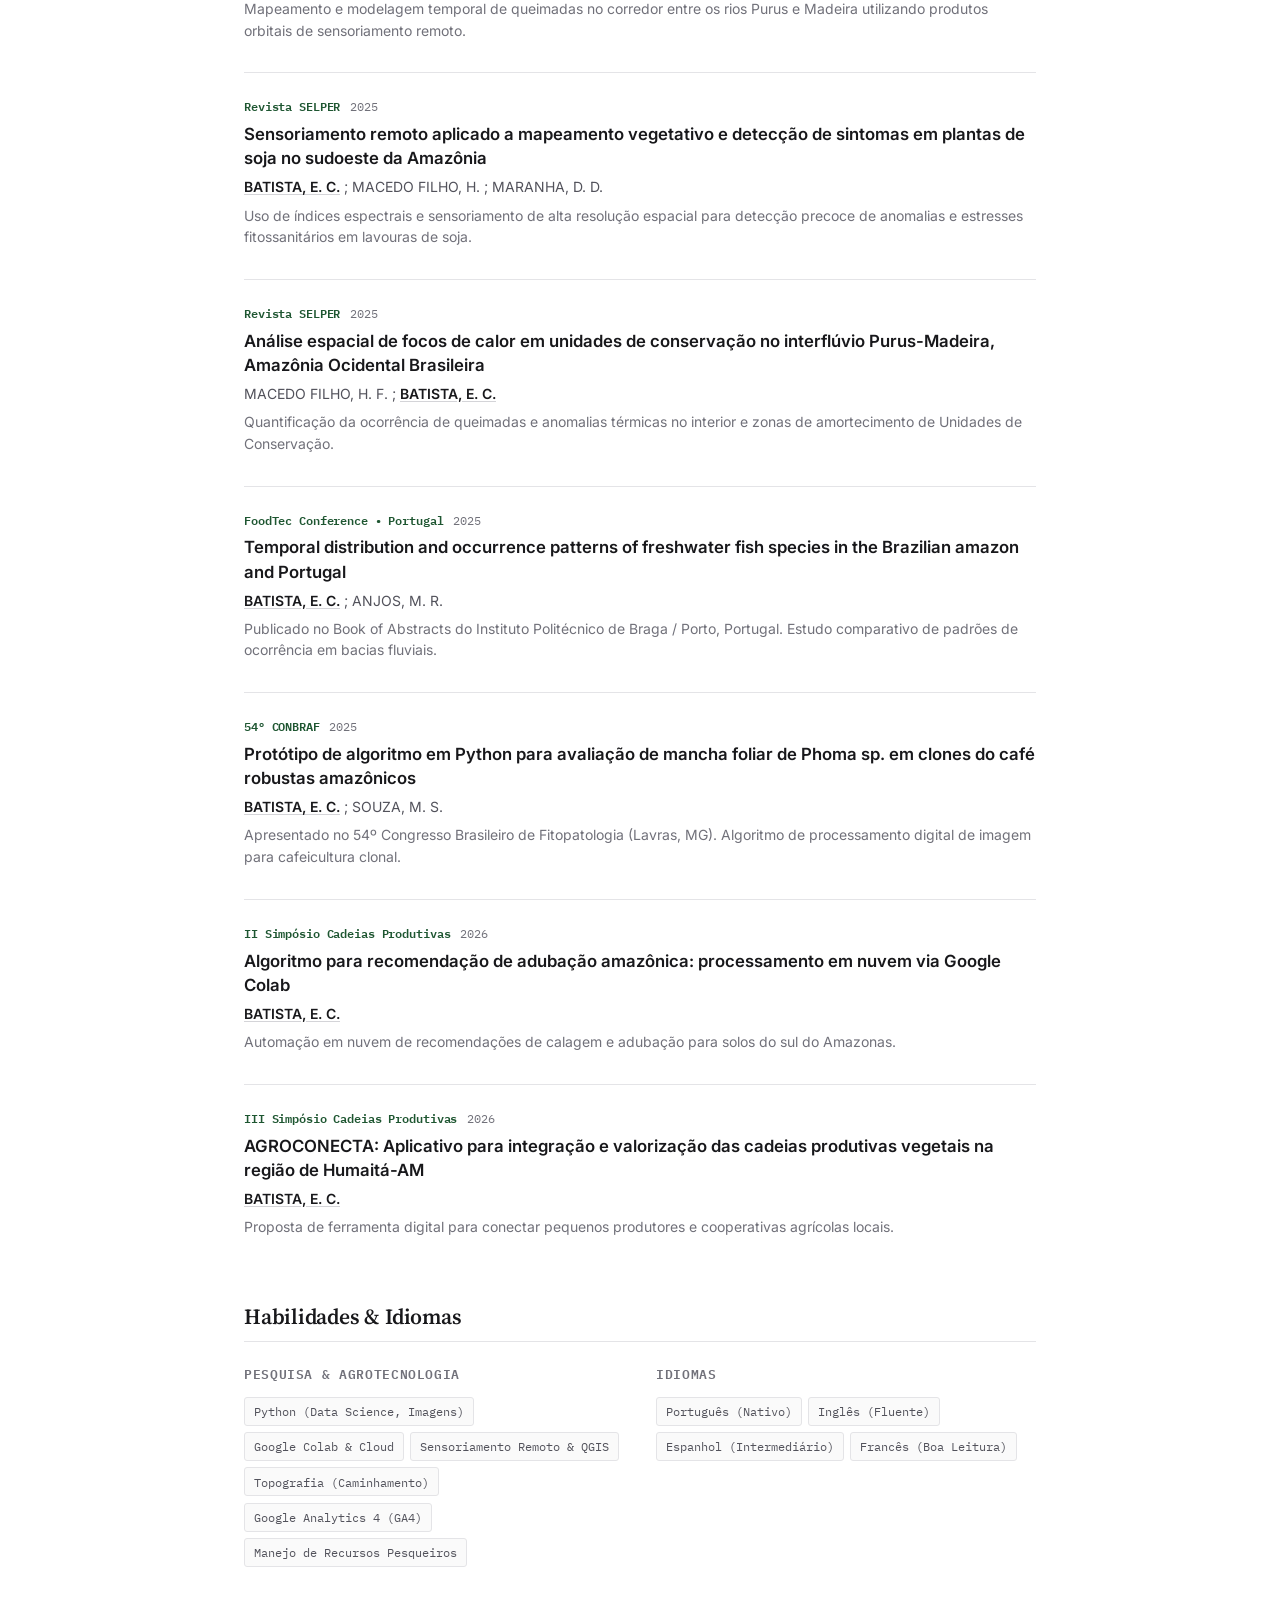
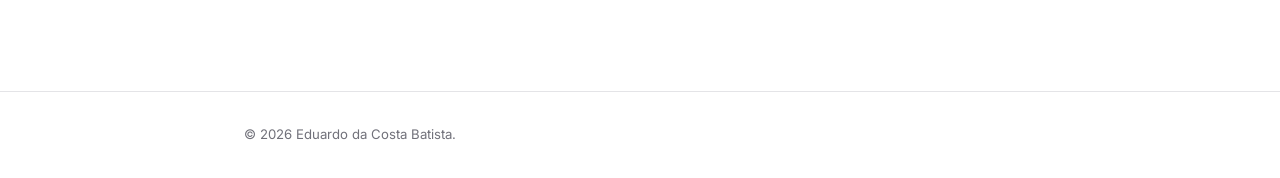
==== commit eb1e9c35: "Add files via upload" ====
--- a/index.html
+++ b/index.html
@@ -49,21 +49,23 @@
   <!-- Navbar -->
   <header class="navbar" id="navbar">
     <div class="nav-container">
-      <a href="#about" class="nav-brand">
-        Eduardo Batista
-      </a>
-
-      <nav>
-        <ul class="nav-menu" id="nav-menu">
-          <li><a href="#about" class="nav-link active">Sobre</a></li>
-          <li><a href="#cv" class="nav-link">Trajetória</a></li>
-          <li><a href="#awards" class="nav-link">Prêmios</a></li>
-          <li><a href="#news" class="nav-link">Notícias</a></li>
-          <li><a href="#projects" class="nav-link">Pesquisa</a></li>
-          <li><a href="#publications" class="nav-link">Publicações</a></li>
-          <li><a href="#skills" class="nav-link">Habilidades</a></li>
-        </ul>
-      </nav>
+      <div class="nav-left">
+        <a href="#about" class="nav-brand">
+          Eduardo Batista
+        </a>
+
+        <nav>
+          <ul class="nav-menu" id="nav-menu">
+            <li><a href="#about" class="nav-link active">Sobre</a></li>
+            <li><a href="#cv" class="nav-link">Trajetória</a></li>
+            <li><a href="#awards" class="nav-link">Prêmios</a></li>
+            <li><a href="#news" class="nav-link">Notícias</a></li>
+            <li><a href="#projects" class="nav-link">Pesquisa</a></li>
+            <li><a href="#publications" class="nav-link">Publicações</a></li>
+            <li><a href="#skills" class="nav-link">Habilidades</a></li>
+          </ul>
+        </nav>
+      </div>
 
       <div class="nav-actions">
         <button class="search-pill" id="search-toggle-btn" type="button" title="Busca rápida (Ctrl+K)">
--- a/assets/css/style.css
+++ b/assets/css/style.css
@@ -168,16 +168,23 @@
 
 .nav-container {
   width: 100%;
-  max-width: 1120px;
+  max-width: 980px;
   margin-left: auto;
   margin-right: auto;
-  padding-left: 2rem;
-  padding-right: 2rem;
+  padding-left: 1.5rem;
+  padding-right: 1.5rem;
   display: flex;
   align-items: center;
   justify-content: space-between;
   height: 100%;
   gap: 1.5rem;
+}
+
+.nav-left {
+  display: flex;
+  align-items: center;
+  gap: 2rem;
+  min-width: 0;
 }
 
 .nav-brand {
@@ -199,7 +206,7 @@
   display: flex;
   align-items: center;
   list-style: none;
-  gap: 1.35rem;
+  gap: 1.15rem;
   flex-wrap: nowrap;
 }
 
@@ -991,6 +998,10 @@
   .nav-container {
     padding-left: 1.25rem;
     padding-right: 1.25rem;
+  }
+
+  .nav-left {
+    gap: 0;
   }
 
   .nav-menu {
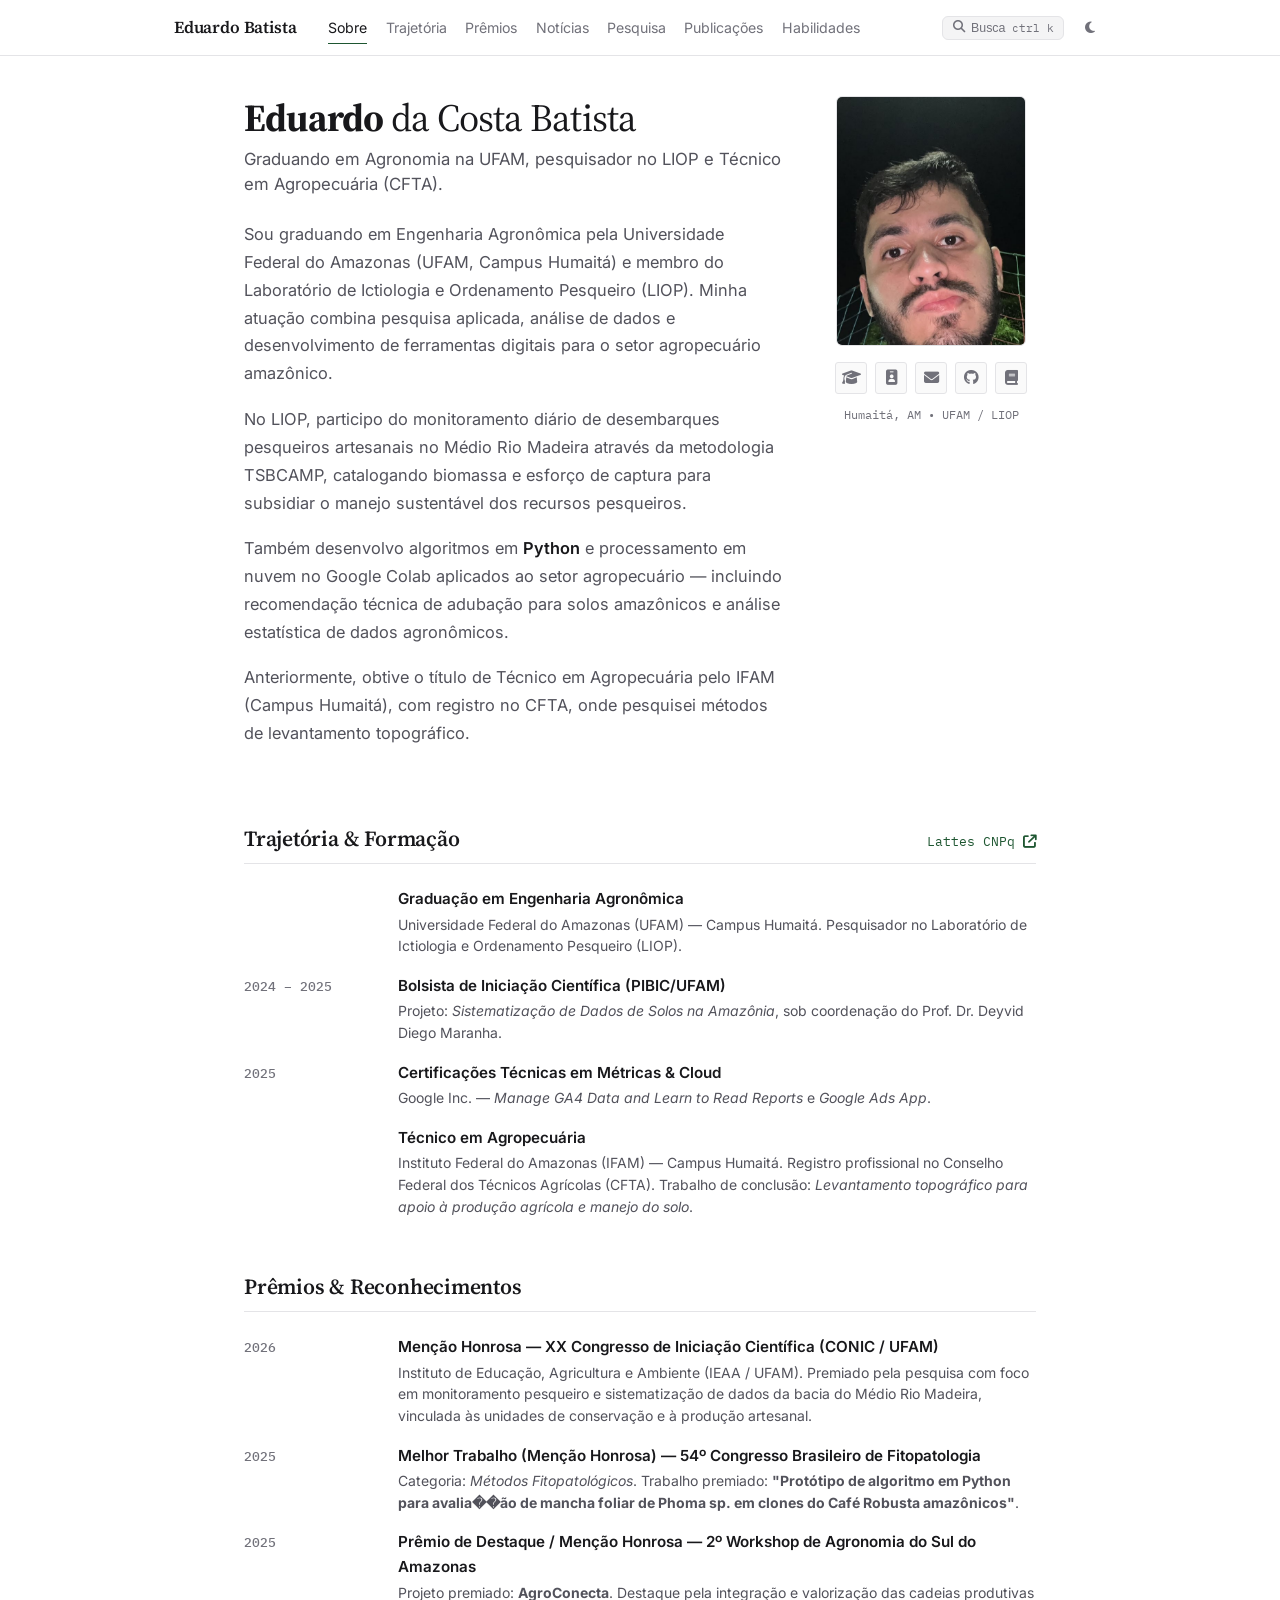
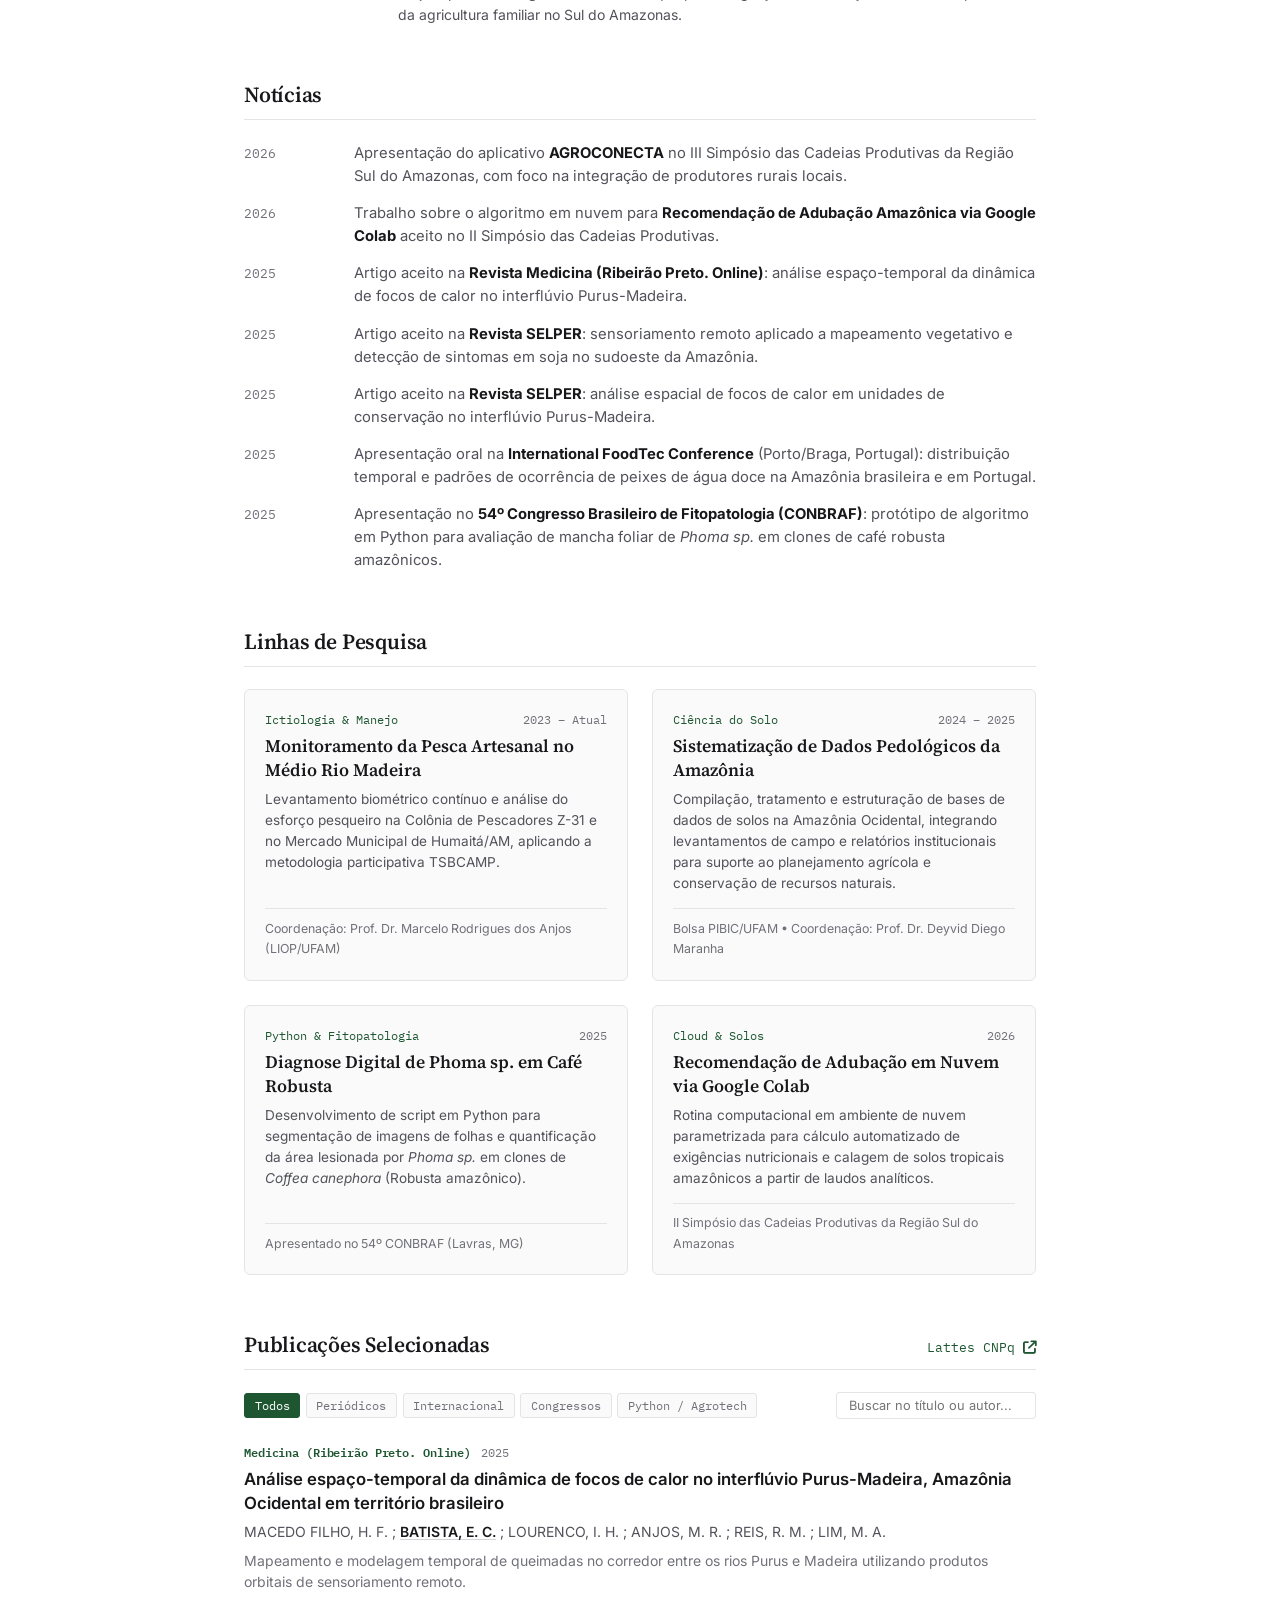
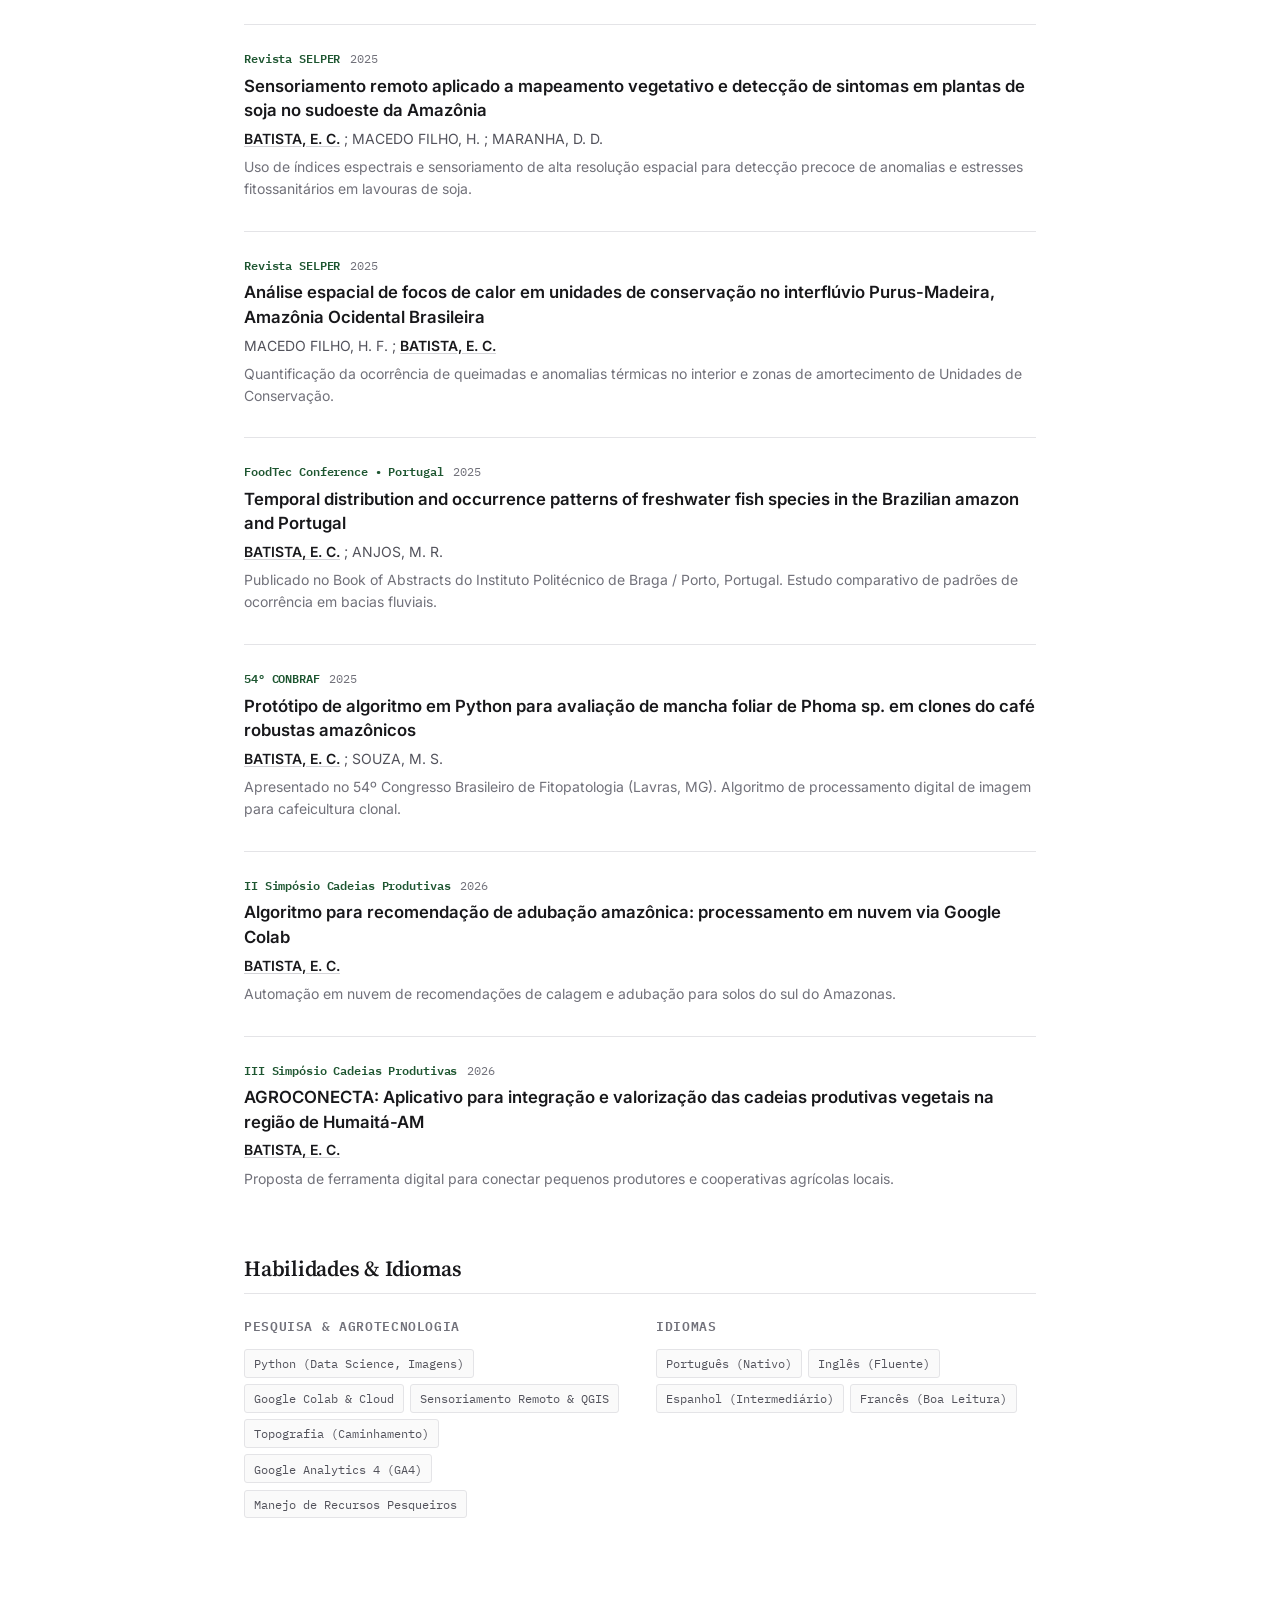
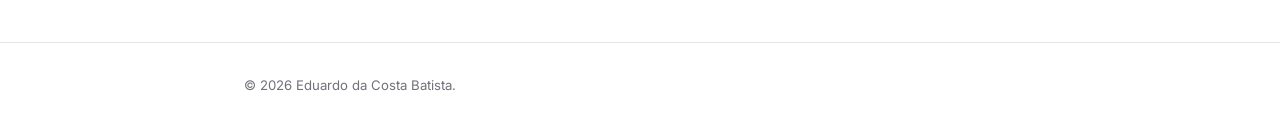
==== commit 4adf6002: "Remover apenas os períodos das duas entradas de formação acadêmica" ====
--- a/index.html
+++ b/index.html
@@ -7,7 +7,7 @@
   
   <title>Eduardo da Costa Batista</title>
   <meta name="author" content="Eduardo da Costa Batista">
-  <meta name="description" content="Página pessoal e acadêmica de Eduardo da Costa Batista. Pesquisador no LIOP/UFAM em agrotecnologia, sensoriamento remoto e monitoramento pesqueiro no Médio Rio Madeira.">
+  <meta name="description" content="Página pessoal e acadêmica de Eduardo da Costa Batista. Pesquisador no LIOP/UFAM em agrotecnologia, sensoriamento remoto e monitoramento pesqueiro no Médio Rio Madeira e na Amazônia."">
   <meta name="keywords" content="Eduardo da Costa Batista, UFAM, LIOP, agrotecnologia, sensoriamento remoto, pesca artesanal, médio rio madeira, amazonia, python, google colab, IFAM, CFTA">
   
   <link rel="icon" type="image/svg+xml" href="assets/img/favicon.svg">
@@ -15,7 +15,7 @@
   <!-- Typography: Source Serif 4, Inter, IBM Plex Mono -->
   <link rel="preconnect" href="https://fonts.googleapis.com">
   <link rel="preconnect" href="https://fonts.gstatic.com" crossorigin>
-  <link href="https://fonts.googleapis.com/css2?family=IBM+Plex+Mono:ital,wght@0,400;0,500;0,600;1,400&family=Inter:wght@400;500;600&family=Source+Serif+4:ital,opsz,wght@0,8..60,400;0,8..60,600;0,8..60,700;1,8..60,400&display=swap" rel="stylesheet">
+  <link href="https://fonts.googleapis.com/css2?family=IBM+Plex+Mono:ital,wght@0,400;0,500;0,600;1,400&family=Inter:wght@400;500;600&family=Source+Serif+4:ital,opsz,wght@0,8..60,400;0,8..60,600;0,8..60,700;1,8..60,400;1,8..60,600&display=swap" rel="stylesheet">
   
   <link rel="stylesheet" href="https://cdnjs.cloudflare.com/ajax/libs/font-awesome/6.5.1/css/all.min.css" crossorigin="anonymous">
   <link rel="stylesheet" href="assets/css/style.css">
@@ -106,15 +106,15 @@
             </p>
 
             <p class="bio-lead">
-              Sou graduando em Engenharia Agronômica pela Universidade Federal do Amazonas (UFAM, Campus Humaitá) e membro do Laboratório de Ictiologia e Ordenamento Pesqueiro (LIOP). Minha atuação conecta <strong>agrotecnologia</strong>, <strong>análise de dados</strong> e <strong>manejo sustentável</strong> de recursos na Amazônia Ocidental.
+              Sou graduando em Engenharia Agronômica pela Universidade Federal do Amazonas (UFAM, Campus Humaitá) e membro do Laboratório de Ictiologia e Ordenamento Pesqueiro (LIOP). Minha atuação combina pesquisa aplicada, análise de dados e desenvolvimento de ferramentas digitais para o setor agropecuário amazônico.
             </p>
 
             <p class="bio-lead">
-              No LIOP, participo do monitoramento diário de desembarques pesqueiros artesanais no Médio Rio Madeira através da metodologia TSBCAMP, catalogando biomassa e esforço de captura para subsidiar a gestão participativa e políticas de soberania alimentar.
+              No LIOP, participo do monitoramento diário de desembarques pesqueiros artesanais no Médio Rio Madeira através da metodologia TSBCAMP, catalogando biomassa e esforço de captura para subsidiar o manejo sustentável dos recursos pesqueiros.
             </p>
 
             <p class="bio-lead">
-              Também desenvolvo algoritmos em <strong>Python</strong> e processamento em nuvem no Google Colab aplicados ao setor agropecuário — incluindo recomendação técnica de adubação para solos amazônicos, segmentação de imagens para detecção de mancha foliar em café robusta e análise espaço-temporal de focos de calor com dados orbitais de sensoriamento remoto.
+              Também desenvolvo algoritmos em <strong>Python</strong> e processamento em nuvem no Google Colab aplicados ao setor agropecuário — incluindo recomendação técnica de adubação para solos amazônicos e análise estatística de dados agronômicos.
             </p>
 
             <p class="bio-lead">
@@ -141,7 +141,7 @@
               <a href="https://github.com/eduardobatista-glitch" target="_blank" rel="noopener noreferrer" class="profile-link-icon" title="GitHub" aria-label="GitHub">
                 <i class="fa-brands fa-github"></i>
               </a>
-              <a href="https://scholar.google.com.br/citations?user=D_aGM8UAAAAJ&hl=pt-BR&oi=ao" target="_blank" rel="noopener noreferrer" class="profile-link-icon" title="Google Acadêmico" aria-label="Google Scholar">
+              <a href="https://scholar.google.com.br/citations?user=D_aGM8UAAAAJ&hl=pt-BR&oi=ao" target="_blank" rel="noopener noreferrer" class="profile-link-icon" title="Google Acadêmico" aria-label="Google Acadêmico">
                 <i class="fa-solid fa-book"></i>
               </a>
             </div>
@@ -159,13 +159,13 @@
            ==================================================================== -->
       <section class="section" id="cv">
         <div class="section-head">
-          <h2 class="section-title">Trajetória & Formação</h2>
+          <h2 class="section-title">Trajetória &amp; Formação</h2>
           <a href="http://lattes.cnpq.br/7737132952831886" target="_blank" class="section-link">Lattes CNPq <i class="fa-solid fa-arrow-up-right-from-square"></i></a>
         </div>
 
         <div class="cv-table">
           <div class="cv-row">
-            <div class="cv-year">2023 – Atual</div>
+            <div class="cv-year"></div>
             <div>
               <div class="cv-info-title">Graduação em Engenharia Agronômica</div>
               <div class="cv-info-desc">Universidade Federal do Amazonas (UFAM) — Campus Humaitá. Pesquisador no Laboratório de Ictiologia e Ordenamento Pesqueiro (LIOP).</div>
@@ -183,16 +183,16 @@
           <div class="cv-row">
             <div class="cv-year">2025</div>
             <div>
-              <div class="cv-info-title">Certificações Técnicas em Métricas & Cloud</div>
+              <div class="cv-info-title">Certificações Técnicas em Métricas &amp; Cloud</div>
               <div class="cv-info-desc">Google Inc. — <em>Manage GA4 Data and Learn to Read Reports</em> e <em>Google Ads App</em>.</div>
             </div>
           </div>
 
           <div class="cv-row">
-            <div class="cv-year">2020 – 2023</div>
+            <div class="cv-year"></div>
             <div>
               <div class="cv-info-title">Técnico em Agropecuária</div>
-              <div class="cv-info-desc">Instituto Federal do Amazonas (IFAM) — Campus Humaitá. Registro profissional no Conselho Federal dos Técnicos Agrícolas (CFTA). Trabalho de conclusão: <em>Estudos de Tempos e Movimentos em Levantamentos Topográficos</em>.</div>
+              <div class="cv-info-desc">Instituto Federal do Amazonas (IFAM) — Campus Humaitá. Registro profissional no Conselho Federal dos Técnicos Agrícolas (CFTA). Trabalho de conclusão: <em>Levantamento topográfico para apoio à produção agrícola e manejo do solo</em>.</div>
             </div>
           </div>
         </div>
@@ -203,7 +203,7 @@
            ==================================================================== -->
       <section class="section" id="awards">
         <div class="section-head">
-          <h2 class="section-title">Prêmios & Reconhecimentos</h2>
+          <h2 class="section-title">Prêmios &amp; Reconhecimentos</h2>
         </div>
 
         <div class="cv-table">
@@ -212,7 +212,7 @@
             <div>
               <div class="cv-info-title">Menção Honrosa &mdash; XX Congresso de Iniciação Científica (CONIC / UFAM)</div>
               <div class="cv-info-desc">
-                Instituto de Educação, Agricultura e Ambiente (IEAA / UFAM). Premiado pela pesquisa com foco em monitoramento pesqueiro e sistematização de dados da bacia do Médio Rio Madeira, vinculado às atividades do LIOP/UFAM.
+                Instituto de Educação, Agricultura e Ambiente (IEAA / UFAM). Premiado pela pesquisa com foco em monitoramento pesqueiro e sistematização de dados da bacia do Médio Rio Madeira, vinculada às unidades de conservação e à produção artesanal.
               </div>
             </div>
           </div>
@@ -222,7 +222,7 @@
             <div>
               <div class="cv-info-title">Melhor Trabalho (Menção Honrosa) &mdash; 54º Congresso Brasileiro de Fitopatologia</div>
               <div class="cv-info-desc">
-                Categoria: <em>Métodos Fitopatológicos</em>. Trabalho premiado: <strong>"Protótipo de algoritmo em Python para avaliação de mancha foliar de Phoma sp. em clones do Café Robustas Amazônicos"</strong> (CONBRAF, Lavras/MG).
+                Categoria: <em>Métodos Fitopatológicos</em>. Trabalho premiado: <strong>"Protótipo de algoritmo em Python para avalia��ão de mancha foliar de Phoma sp. em clones do Café Robusta amazônicos"</strong>.
               </div>
             </div>
           </div>
@@ -286,14 +286,14 @@
           <div class="news-item">
             <div class="news-date">2025</div>
             <div class="news-text">
-              Apresentação oral na <strong>International FoodTec Conference</strong> (Porto/Braga, Portugal): distribuição temporal e padrões de ocorrência de peixes de água doce na Amazônia brasileira e Portugal.
+              Apresentação oral na <strong>International FoodTec Conference</strong> (Porto/Braga, Portugal): distribuição temporal e padrões de ocorrência de peixes de água doce na Amazônia brasileira e em Portugal.
             </div>
           </div>
 
           <div class="news-item">
             <div class="news-date">2025</div>
             <div class="news-text">
-              Apresentação no <strong>54º Congresso Brasileiro de Fitopatologia (CONBRAF)</strong>: protótipo de algoritmo em Python para avaliação de mancha foliar de <em>Phoma sp.</em> em café robusta.
+              Apresentação no <strong>54º Congresso Brasileiro de Fitopatologia (CONBRAF)</strong>: protótipo de algoritmo em Python para avaliação de mancha foliar de <em>Phoma sp.</em> em clones de café robusta amazônicos.
             </div>
           </div>
         </div>
@@ -311,12 +311,12 @@
           <div class="project-block">
             <div>
               <div class="project-head-row">
-                <span class="project-tag">Ictiologia & Manejo</span>
+                <span class="project-tag">Ictiologia &amp; Manejo</span>
                 <span class="project-period">2023 – Atual</span>
               </div>
               <h3 class="project-name">Monitoramento da Pesca Artesanal no Médio Rio Madeira</h3>
               <p class="project-desc">
-                Levantamento biométrico contínuo e análise do esforço pesqueiro na Colônia de Pescadores Z-31 e no Mercado Municipal de Humaitá/AM, aplicando a metodologia participativa TSBCAMP. Catalogação de mais de 49 espécies e 168 toneladas de biomassa desembarcada.
+                Levantamento biométrico contínuo e análise do esforço pesqueiro na Colônia de Pescadores Z-31 e no Mercado Municipal de Humaitá/AM, aplicando a metodologia participativa TSBCAMP.
               </p>
             </div>
             <div class="project-footer">
@@ -332,7 +332,7 @@
               </div>
               <h3 class="project-name">Sistematização de Dados Pedológicos da Amazônia</h3>
               <p class="project-desc">
-                Compilação, tratamento e estruturação de bases de dados de solos na Amazônia Ocidental, integrando levantamentos de campo e relatórios institucionais para suporte ao planejamento do uso sustentável da terra.
+                Compilação, tratamento e estruturação de bases de dados de solos na Amazônia Ocidental, integrando levantamentos de campo e relatórios institucionais para suporte ao planejamento agrícola e conservação de recursos naturais.
               </p>
             </div>
             <div class="project-footer">
@@ -343,12 +343,12 @@
           <div class="project-block">
             <div>
               <div class="project-head-row">
-                <span class="project-tag">Python & Fitopatologia</span>
+                <span class="project-tag">Python &amp; Fitopatologia</span>
                 <span class="project-period">2025</span>
               </div>
               <h3 class="project-name">Diagnose Digital de Phoma sp. em Café Robusta</h3>
               <p class="project-desc">
-                Desenvolvimento de script em Python para segmentação de imagens de folhas e quantificação da área lesionada por <em>Phoma sp.</em> em clones de <em>Coffea canephora</em> (Robusta Amazônico), reduzindo a subjetividade de avaliações em campo.
+                Desenvolvimento de script em Python para segmentação de imagens de folhas e quantificação da área lesionada por <em>Phoma sp.</em> em clones de <em>Coffea canephora</em> (Robusta amazônico).
               </p>
             </div>
             <div class="project-footer">
@@ -359,7 +359,7 @@
           <div class="project-block">
             <div>
               <div class="project-head-row">
-                <span class="project-tag">Cloud & Solos</span>
+                <span class="project-tag">Cloud &amp; Solos</span>
                 <span class="project-period">2026</span>
               </div>
               <h3 class="project-name">Recomendação de Adubação em Nuvem via Google Colab</h3>
@@ -482,16 +482,16 @@
            ==================================================================== -->
       <section class="section" id="skills">
         <div class="section-head">
-          <h2 class="section-title">Habilidades & Idiomas</h2>
+          <h2 class="section-title">Habilidades &amp; Idiomas</h2>
         </div>
 
         <div class="skills-columns">
           <div>
-            <div class="skill-group-title">Pesquisa & Agrotecnologia</div>
+            <div class="skill-group-title">Pesquisa &amp; Agrotecnologia</div>
             <div class="skill-pills">
               <span class="skill-pill">Python (Data Science, Imagens)</span>
-              <span class="skill-pill">Google Colab & Cloud</span>
-              <span class="skill-pill">Sensoriamento Remoto & QGIS</span>
+              <span class="skill-pill">Google Colab &amp; Cloud</span>
+              <span class="skill-pill">Sensoriamento Remoto &amp; QGIS</span>
               <span class="skill-pill">Topografia (Caminhamento)</span>
               <span class="skill-pill">Google Analytics 4 (GA4)</span>
               <span class="skill-pill">Manejo de Recursos Pesqueiros</span>
@@ -538,7 +538,7 @@
       </ul>
 
       <div class="cmd-foot">
-        <span>Navegação: <kbd>↑</kbd> <kbd>↓</kbd> &bull; <kbd>Enter</kbd> para selecionar</span>
+        <span>Navegação: <kbd>↑</kbd> <kbd>↓</kbd> &amp;bull; <kbd>Enter</kbd> para selecionar</span>
         <span><kbd>Esc</kbd> Fechar</span>
       </div>
     </div>
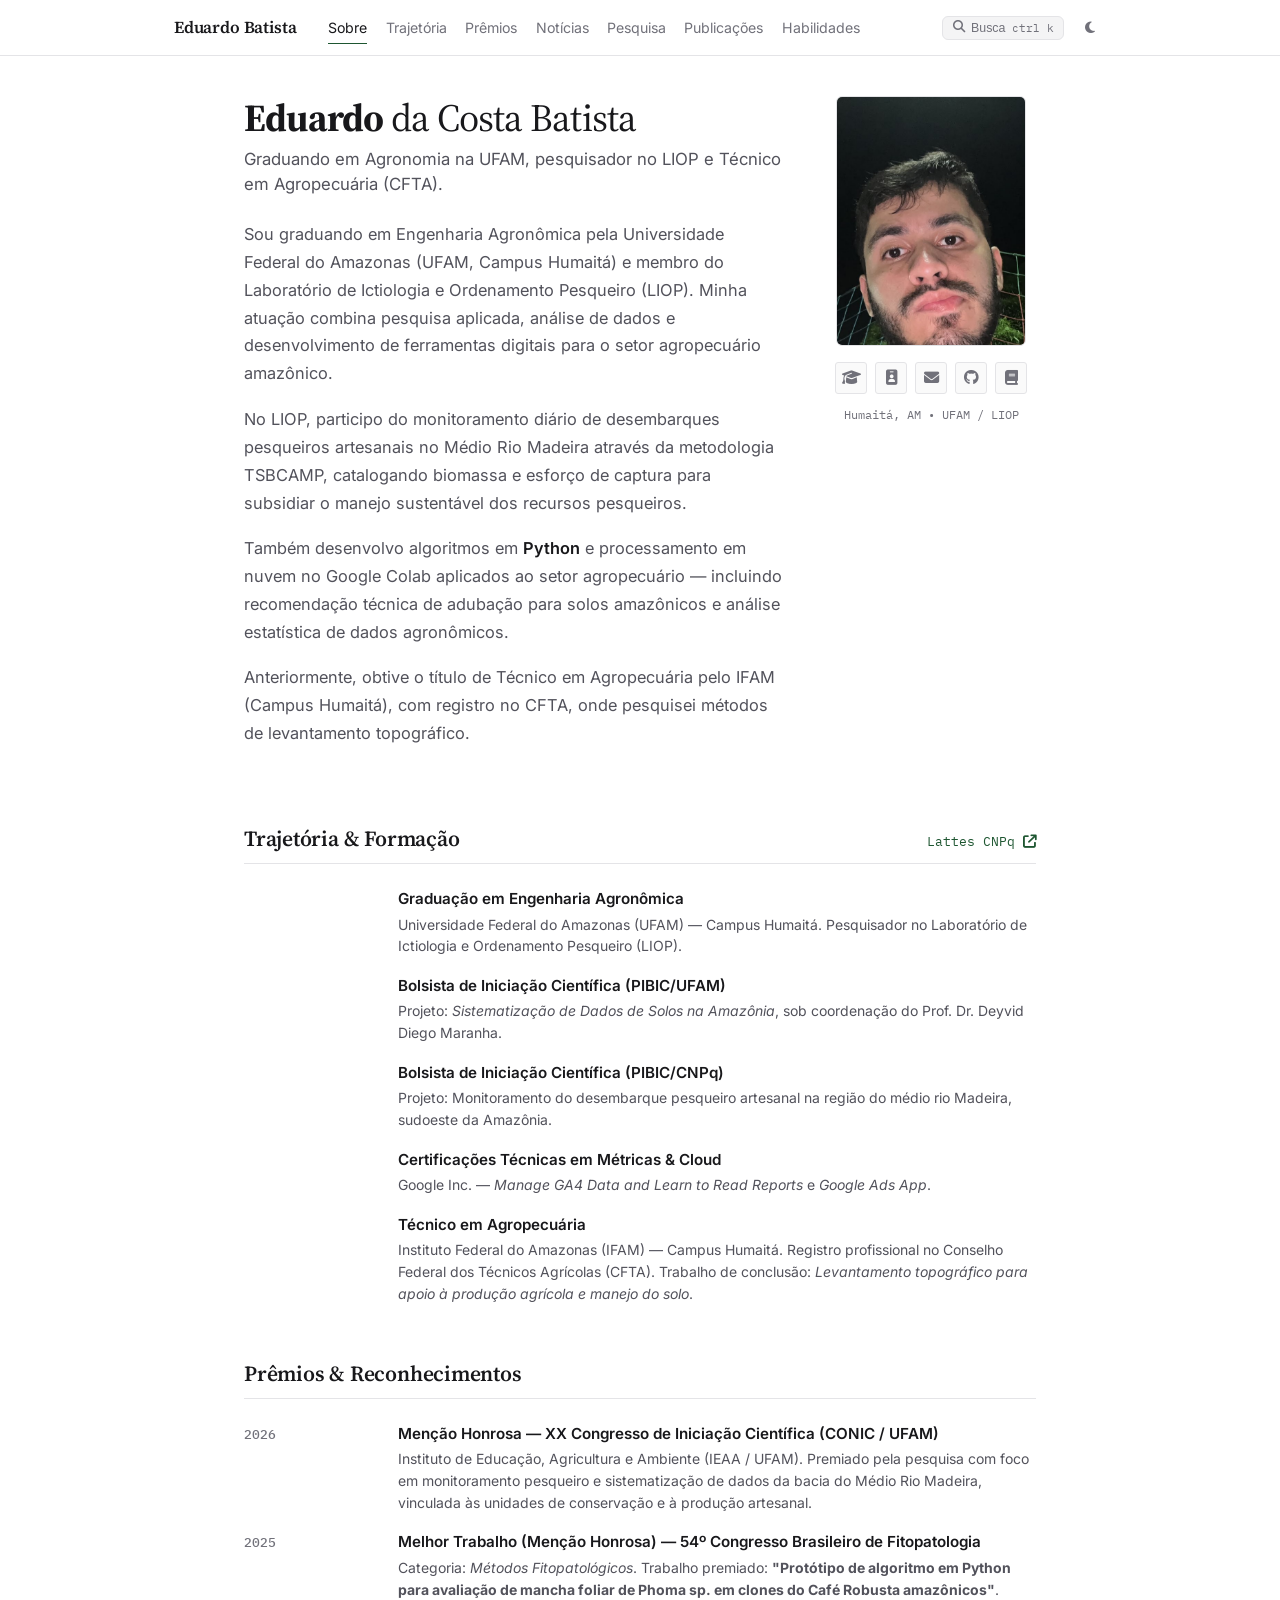
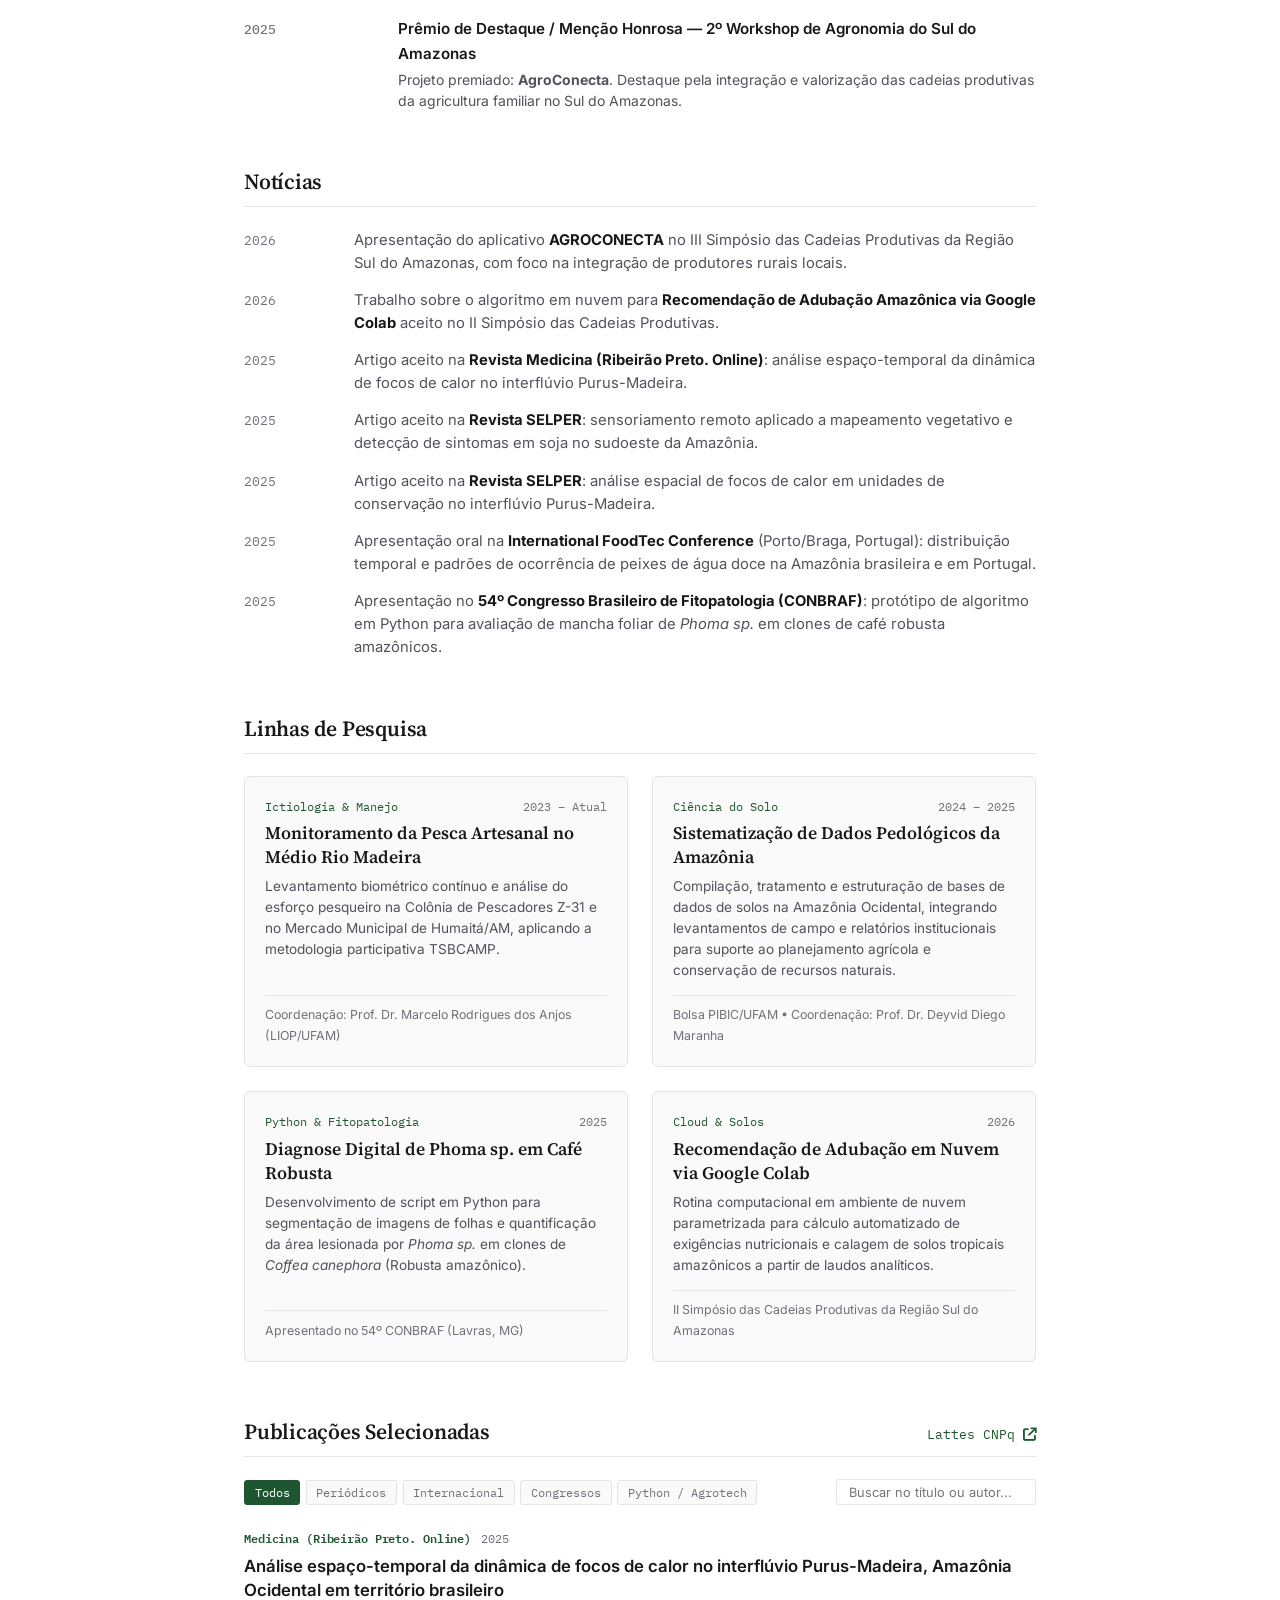
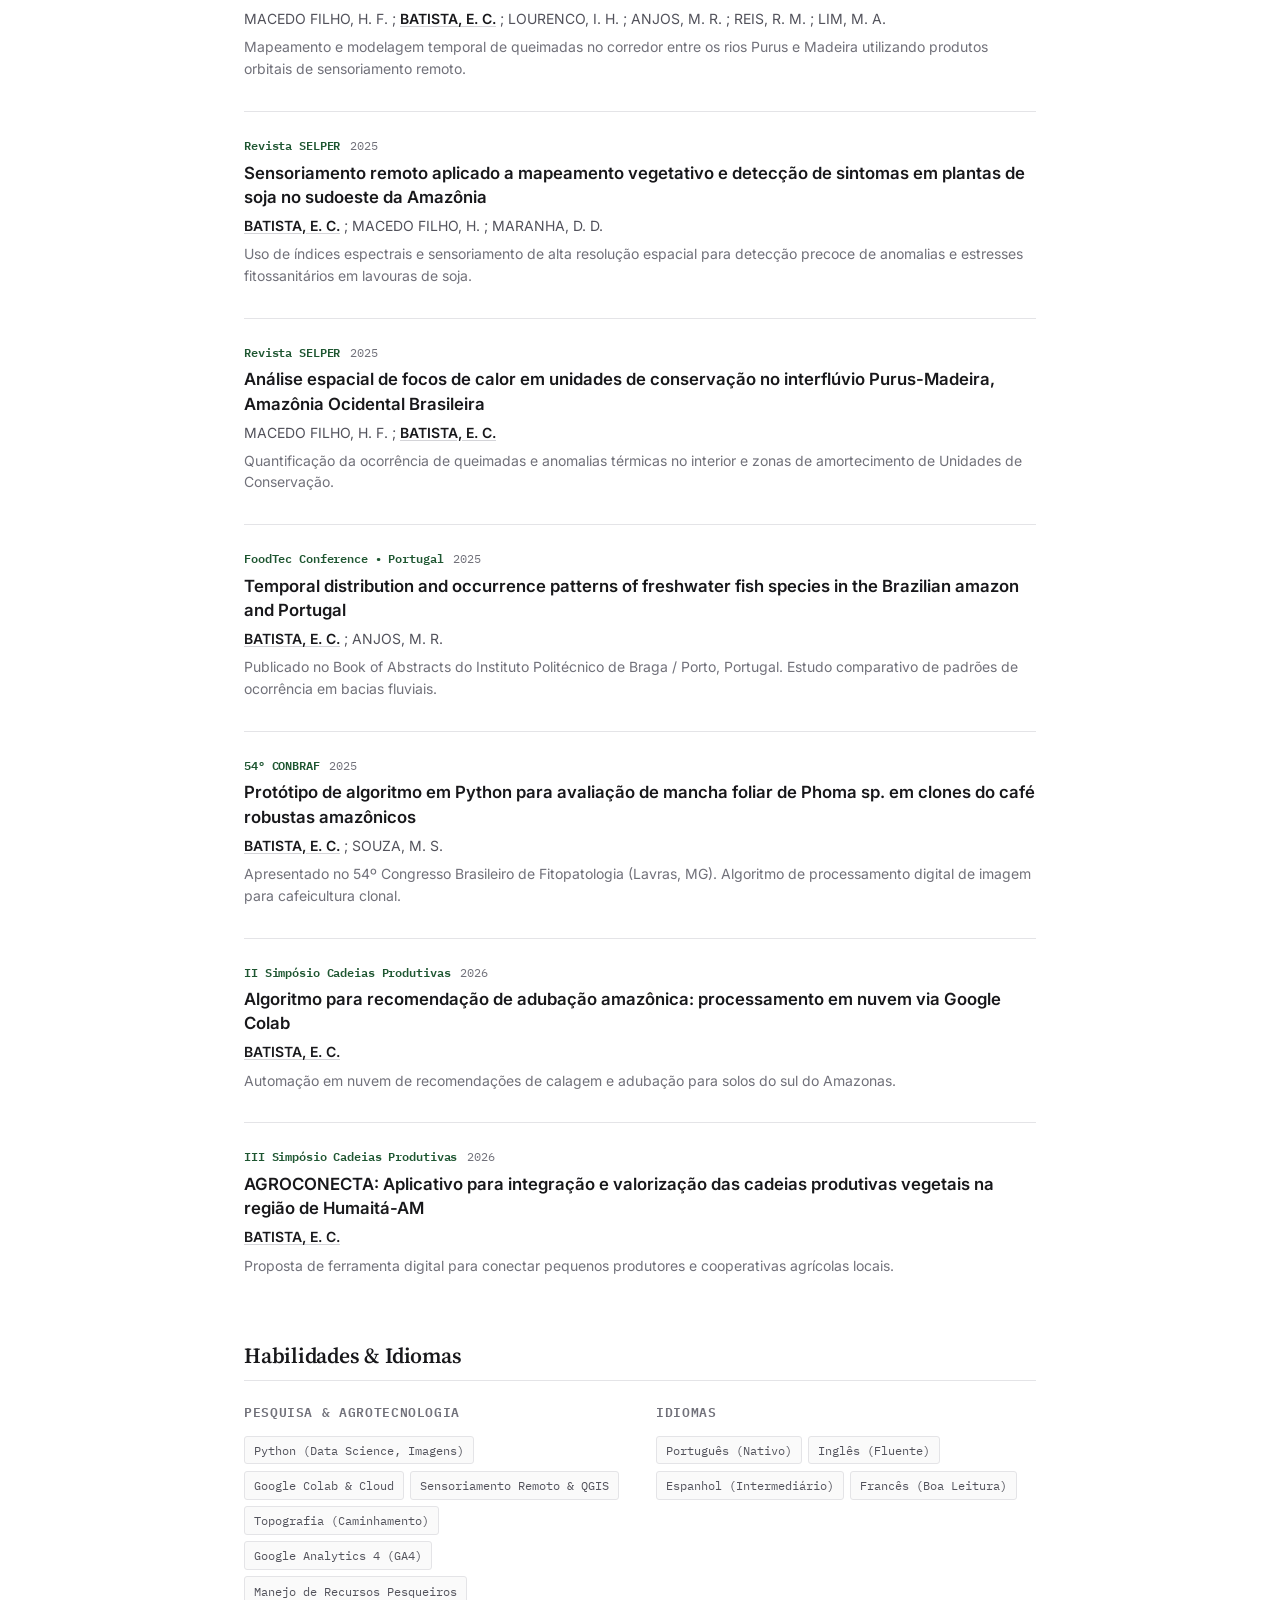
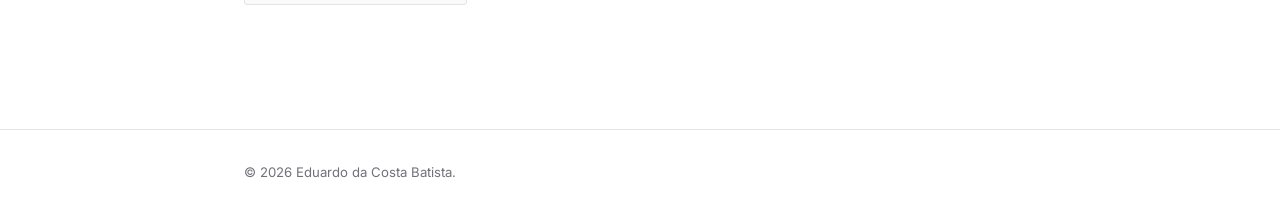
==== commit 08deca21: "Atualizar formação acadêmica com remoção de anos e novo item PIBIC/CNPq" ====
--- a/index.html
+++ b/index.html
@@ -7,7 +7,7 @@
   
   <title>Eduardo da Costa Batista</title>
   <meta name="author" content="Eduardo da Costa Batista">
-  <meta name="description" content="Página pessoal e acadêmica de Eduardo da Costa Batista. Pesquisador no LIOP/UFAM em agrotecnologia, sensoriamento remoto e monitoramento pesqueiro no Médio Rio Madeira e na Amazônia."">
+  <meta name="description" content="Página pessoal e acadêmica de Eduardo da Costa Batista. Pesquisador no LIOP/UFAM em agrotecnologia, sensoriamento remoto e monitoramento pesqueiro no Médio Rio Madeira e na Amazônia.">
   <meta name="keywords" content="Eduardo da Costa Batista, UFAM, LIOP, agrotecnologia, sensoriamento remoto, pesca artesanal, médio rio madeira, amazonia, python, google colab, IFAM, CFTA">
   
   <link rel="icon" type="image/svg+xml" href="assets/img/favicon.svg">
@@ -173,7 +173,7 @@
           </div>
 
           <div class="cv-row">
-            <div class="cv-year">2024 – 2025</div>
+            <div class="cv-year"></div>
             <div>
               <div class="cv-info-title">Bolsista de Iniciação Científica (PIBIC/UFAM)</div>
               <div class="cv-info-desc">Projeto: <em>Sistematização de Dados de Solos na Amazônia</em>, sob coordenação do Prof. Dr. Deyvid Diego Maranha.</div>
@@ -181,7 +181,15 @@
           </div>
 
           <div class="cv-row">
-            <div class="cv-year">2025</div>
+            <div class="cv-year"></div>
+            <div>
+              <div class="cv-info-title">Bolsista de Iniciação Científica (PIBIC/CNPq)</div>
+              <div class="cv-info-desc">Projeto: Monitoramento do desembarque pesqueiro artesanal na região do médio rio Madeira, sudoeste da Amazônia.</div>
+            </div>
+          </div>
+
+          <div class="cv-row">
+            <div class="cv-year"></div>
             <div>
               <div class="cv-info-title">Certificações Técnicas em Métricas &amp; Cloud</div>
               <div class="cv-info-desc">Google Inc. — <em>Manage GA4 Data and Learn to Read Reports</em> e <em>Google Ads App</em>.</div>
@@ -222,7 +230,7 @@
             <div>
               <div class="cv-info-title">Melhor Trabalho (Menção Honrosa) &mdash; 54º Congresso Brasileiro de Fitopatologia</div>
               <div class="cv-info-desc">
-                Categoria: <em>Métodos Fitopatológicos</em>. Trabalho premiado: <strong>"Protótipo de algoritmo em Python para avalia��ão de mancha foliar de Phoma sp. em clones do Café Robusta amazônicos"</strong>.
+                Categoria: <em>Métodos Fitopatológicos</em>. Trabalho premiado: <strong>"Protótipo de algoritmo em Python para avaliação de mancha foliar de Phoma sp. em clones do Café Robusta amazônicos"</strong>.
               </div>
             </div>
           </div>
